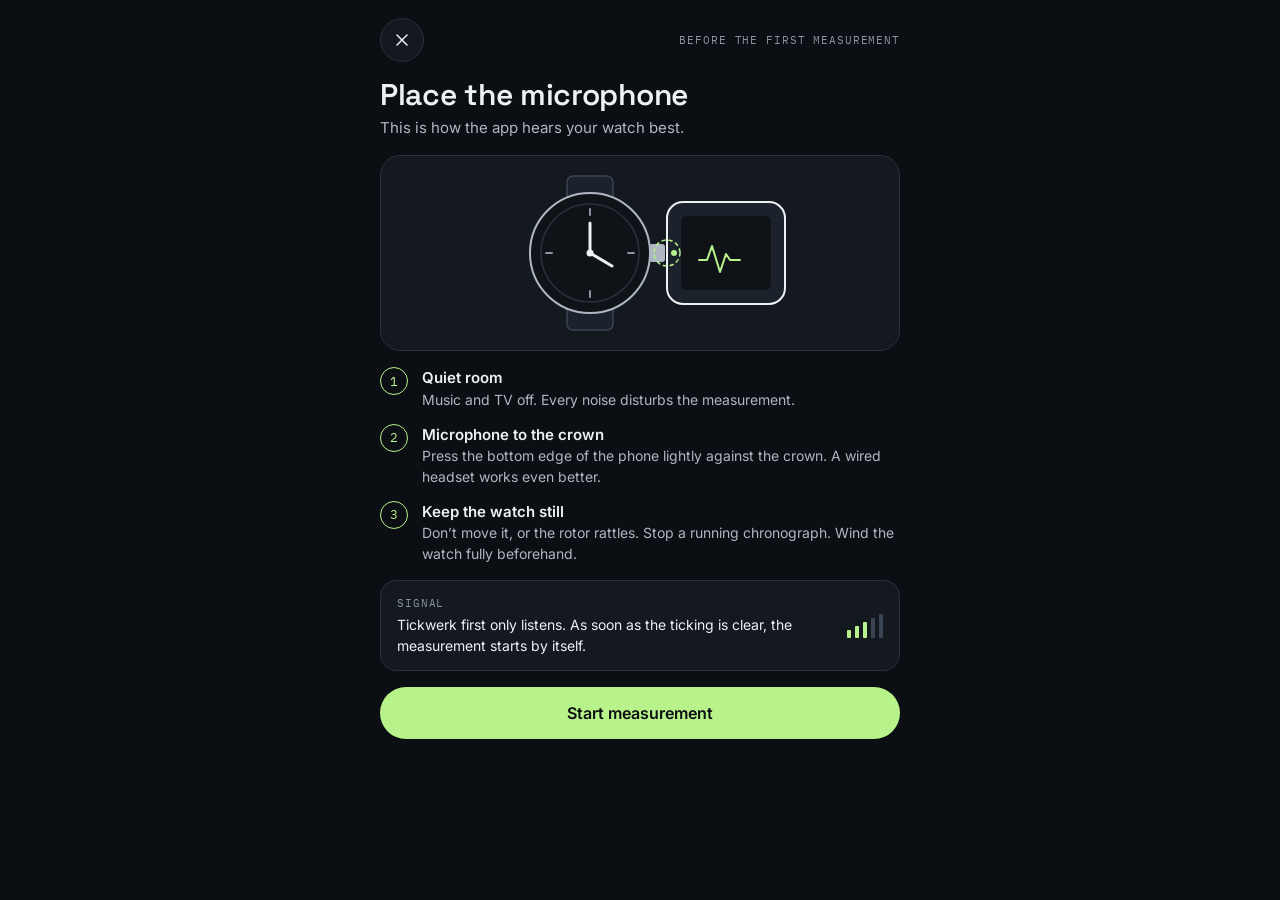
==== index.html @ f4923974 "Add files via upload" ====
<!DOCTYPE html>
<html lang="de-CH">
<head>
<meta charset="utf-8">
<meta http-equiv="Content-Security-Policy" content="default-src 'none'; script-src 'self'; style-src 'self'; img-src 'self'; font-src 'self'; connect-src 'self'; worker-src 'self'; manifest-src 'self'; media-src 'self' blob:; base-uri 'none'; form-action 'none'; object-src 'none'">
<meta name="referrer" content="no-referrer">
<meta name="viewport" content="width=device-width, initial-scale=1, viewport-fit=cover">
<meta name="theme-color" content="#0B0E12">
<meta name="description" content="Tickwerk misst mit dem Handy-Mikrofon, wie genau eine mechanische Uhr geht: Gangabweichung, Abfallfehler, Amplitude.">
<title>Tickwerk</title>
<link rel="manifest" href="manifest.webmanifest">
<link rel="icon" href="icons/favicon-48.png" sizes="48x48">
<link rel="apple-touch-icon" href="icons/apple-touch-icon.png">
<link rel="stylesheet" href="app.css">
</head>
<body>
<main id="app">

  <!-- ======================= MESSEN ======================= -->
  <section class="screen" id="scr-measure" aria-label="Messen">
    <div class="mhead">
      <div class="mhead-txt">
        <span class="eyebrow" id="mState">Bereit</span>
        <span class="mwatch-name" id="mWatchName">Unbekannte Uhr</span>
        <span class="mono-sub" id="mWatchSub">Werk unbekannt</span>
      </div>
      <button type="button" class="round" id="mWatchPick" aria-label="Uhr wechseln" aria-haspopup="dialog">
        <svg viewBox="0 0 24 24" aria-hidden="true"><path d="M6 9l6 6 6-6"/></svg>
      </button>
    </div>
    <div class="chips">
      <label class="chip"><span class="sr">Lage</span>
        <select id="mPos">
          <option value="ZO">Zifferblatt oben</option>
          <option value="ZU">Zifferblatt unten</option>
          <option value="KU">Krone unten</option>
          <option value="KO">Krone oben</option>
          <option value="KL">Krone links</option>
          <option value="KR">Krone rechts</option>
        </select>
      </label>
      <label class="chip"><span class="sr">Messdauer</span>
        <select id="mDur"><option value="20">20 s</option><option value="30">30 s</option><option value="60">60 s</option></select>
      </label>
      <button type="button" class="chip chip-btn" id="mLagen">Lagen-Test<span class="pro-tag">Pro</span></button>
    </div>

    <div class="readout" id="mCountBox">
      <span class="eyebrow">Gangabweichung<button type="button" class="info" data-info="rate" aria-label="Erklärung: Gangabweichung"></button></span>
      <div class="big-row"><span class="big" id="mRate">–</span><span class="big-unit">s/Tag</span></div>
      <div class="count-box"><span class="count-n" id="mCountN"></span><span class="count-t" id="mCountT"></span></div>
      <span class="sigma" id="mSigma"></span>
    </div>
    <div class="scale" aria-hidden="true">
      <div class="scale-track">
        <div class="scale-band"></div>
        <div class="scale-ticks"></div>
        <div class="scale-marker" id="mMarker" hidden><span></span></div>
      </div>
      <div class="scale-labels"><span>−20</span><span>−10</span><span>0</span><span>+10</span><span>+20</span></div>
    </div>
    <p class="verdict-line" id="mVerdict" hidden><span class="dot"></span><span id="mVerdictText"></span></p>
    <p class="status center-status" id="status" data-kind="">«Messen» tippen und die Unterkante des Handys an die Krone halten.</p>
    <div class="actions center" id="mSearch" hidden><button type="button" class="btn-ghost small" id="mForce">Jetzt messen</button></div>
    <div class="notice" id="mQuartz" hidden>
      <p>Das klingt nach einer Quarzuhr: ein Schritt pro Sekunde. Mechanische Uhren ticken 5- bis 10-mal pro Sekunde. Eine Quarzuhr misst Tickwerk nicht als Uhr, aber mit ihr lässt sich die Handy-Uhr eichen.</p>
      <button type="button" class="btn-ghost small" id="mQuartzGo">Handy-Uhr damit eichen</button>
    </div>

    <div class="notice" id="bphWarn" hidden>
      <p id="bphWarnText"></p>
      <button type="button" class="btn-ghost small" id="bphFix"></button>
    </div>

    <div class="mlist">
      <div class="mrow">
        <span class="mlabel">Abfallfehler<span class="pro-tag" id="mBeTag" hidden>Pro</span><button type="button" class="info" data-info="be" aria-label="Erklärung: Abfallfehler"></button></span>
        <span class="mval-wrap"><span class="mono-sub" id="mBeNote"></span><span class="mval" id="mBe">–</span></span>
      </div>
      <div class="mrow">
        <span class="mlabel">Amplitude<span class="pro-tag" id="mAmpTag" hidden>Pro</span><button type="button" class="info" data-info="amp" aria-label="Erklärung: Amplitude"></button></span>
        <span class="mval-wrap"><span class="mono-sub" id="mLift"></span><span class="mval" id="mAmp">–</span></span>
      </div>
      <div class="mrow">
        <span class="mlabel">Schlagzahl<button type="button" class="info" data-info="bph" aria-label="Erklärung: Schlagzahl"></button></span>
        <span class="mval-wrap"><span class="mono-sub" id="mBphNote">erkannt</span><span class="mval" id="mBph">–</span></span>
      </div>
    </div>
    <p class="hint center" id="mFree" hidden></p>

    <div class="card tape-card">
      <div class="row-between">
        <span class="eyebrow">Papierstreifen · Tick und Tack<button type="button" class="info" data-info="tape" aria-label="Erklärung: Papierstreifen"></button></span>
        <span class="signal" id="mSignal" data-level="0">
          <svg viewBox="0 0 16 14" aria-hidden="true"><rect x="0" y="9" width="3" height="5" rx="1"/><rect x="4.3" y="6" width="3" height="8" rx="1"/><rect x="8.6" y="3" width="3" height="11" rx="1"/><rect x="12.9" y="0" width="3" height="14" rx="1"/></svg>
          <span id="mSignalText">kein Signal</span><button type="button" class="info" data-info="signal" aria-label="Erklärung: Signal"></button>
        </span>
      </div>
      <canvas class="plot" id="mTape" height="84" aria-label="Papierstreifen"></canvas>
      <div class="level" aria-hidden="true"><div class="level-fill" id="levelFill"></div></div>
    </div>
    <details class="card details" id="mDetails">
      <summary>Ein Schlag im Detail</summary>
      <canvas class="plot" id="mBeat" height="150" aria-label="Gemittelter Schlag"></canvas>
      <p class="hint" id="mDetailHint">Grün: Tick, blau: Tack. Gestrichelt: Auslösung und Fall.</p>
    </details>

    <button type="button" class="btn-primary btn-big" id="mStart"><span class="prog" id="mProg"></span><span class="btn-label" id="mStartLabel">Messen</span></button>
    <div class="actions center">
      <button type="button" class="btn-ghost small" id="shareBtn" hidden>Aufnahme teilen (WAV)<span class="pro-tag">Pro</span></button>
      <button type="button" class="btn-link" id="mGuide">So legst du das Handy an</button>
    </div>
  </section>

  <!-- ======================= MEINE UHREN ======================= -->
  <section class="screen" id="scr-watches" aria-label="Meine Uhren" hidden>
    <div class="phead">
      <div class="title-block">
        <h1>Meine Uhren</h1>
        <span class="mono-sub" id="wCount">0 Uhren</span>
      </div>
      <button type="button" class="round accent" id="wAdd" aria-label="Uhr hinzufügen">
        <svg viewBox="0 0 24 24" aria-hidden="true"><path d="M12 5v14"/><path d="M5 12h14"/></svg>
      </button>
    </div>
    <div class="cards" id="watchCards"></div>
    <div class="empty" id="watchEmpty" hidden>
      <p>Noch keine Uhr gespeichert. Mit einer eigenen Uhr stimmen Hebewinkel und Schlagzahl, und du siehst den Verlauf.</p>
      <button type="button" class="btn-primary" id="wAddFirst">Uhr hinzufügen</button>
    </div>
  </section>

  <!-- ======================= UHR MIT VERLAUF ======================= -->
  <section class="screen" id="scr-watch" aria-label="Uhr mit Verlauf" hidden>
    <div class="bar">
      <button type="button" class="back" data-back><svg viewBox="0 0 24 24" aria-hidden="true"><path d="M15 6l-6 6 6 6"/></svg><span>Meine Uhren</span></button>
      <button type="button" class="round" id="dShare" aria-label="Messprotokoll als PDF teilen">
        <svg viewBox="0 0 24 24" aria-hidden="true"><path d="M12 3v12"/><path d="M8 7l4-4 4 4"/><path d="M5 13v6a2 2 0 0 0 2 2h10a2 2 0 0 0 2-2v-6"/></svg>
      </button>
    </div>
    <div class="title-block">
      <h1 class="h1-sm" id="dName"></h1>
      <span class="mono-sub" id="dCal"></span>
      <button type="button" class="btn-link left" id="dDetective" hidden>Werk bestimmen mit dem Werk-Detektiv</button>
    </div>
    <div class="tiles3">
      <div class="tile"><span class="eyebrow">Schlagzahl<button type="button" class="info" data-info="bph" aria-label="Erklärung: Schlagzahl"></button></span><span class="tile-v" id="dBph">–</span></div>
      <div class="tile"><span class="eyebrow">Hebewinkel<button type="button" class="info" data-info="lift" aria-label="Erklärung: Hebewinkel"></button></span><span class="tile-v" id="dLift">–</span></div>
      <div class="tile"><span class="eyebrow">Messungen</span><span class="tile-v" id="dCount">0</span></div>
    </div>
    <div class="card">
      <div class="row-between"><span class="card-title">Gangabweichung<button type="button" class="info" data-info="rate" aria-label="Erklärung: Gangabweichung"></button></span><span class="mono-sub" id="dRange"></span></div>
      <div class="bars" id="dBars"></div>
      <div class="bar-labels" id="dBarLabels" aria-hidden="true"></div>
    </div>
    <div class="insight" id="dInsight" hidden></div>
    <div class="card dtime" id="dTimeCard">
      <div class="row-between"><span class="card-title">Gang im Alltag<button type="button" class="info" data-info="daily" aria-label="Erklärung: Gang im Alltag"></button></span><span class="mono-sub" id="dtSub"></span></div>
      <div class="big-row dt-rate" id="dtRateRow" hidden><span class="big big-md" id="dtRate">–</span><span class="big-unit">s/Tag</span></div>
      <span class="sigma" id="dtSigma"></span>
      <p class="hint" id="dtText"></p>
      <ul class="rows lrows" id="dtRows"></ul>
      <div class="actions">
        <button type="button" class="btn-ghost small" id="dtNow">Mit der Atomzeit vergleichen</button>
        <button type="button" class="btn-link" id="dtReset" hidden>Neue Reihe beginnen</button>
      </div>
    </div>
    <div class="card dlagen" id="dLagenCard" hidden>
      <div class="row-between"><span class="card-title">Letzter Lagen-Test</span><span class="mono-sub" id="dlDate"></span></div>
      <dl class="metrics">
        <div class="metric"><dt>Mittel</dt><dd id="dlMean">–</dd><small>s/Tag</small></div>
        <div class="metric"><dt>Lagendifferenz<button type="button" class="info" data-info="spread" aria-label="Erklärung: Lagendifferenz"></button></dt><dd id="dlSpread">–</dd><small>s/Tag</small></div>
        <div class="metric"><dt>Abfallfehler<button type="button" class="info" data-info="be" aria-label="Erklärung: Abfallfehler"></button></dt><dd id="dlBe">–</dd><small>ms, Mittel</small></div>
        <div class="metric"><dt>Amplitude<button type="button" class="info" data-info="amp" aria-label="Erklärung: Amplitude"></button></dt><dd id="dlAmp">–</dd><small>waagrecht / senkrecht</small></div>
      </dl>
      <ul class="rows lrows" id="dlRows"></ul>
      <p class="hint" id="dlNote" hidden></p>
      <div class="actions">
        <button type="button" class="btn-ghost small" id="dlPdf">Protokoll dieses Tests (PDF)</button>
        <button type="button" class="btn-ghost small" id="dlOpen" hidden>Fortsetzen</button>
      </div>
      <span class="pdfbar" id="dlPdfBar" hidden></span>
    </div>
    <div class="section">
      <span class="eyebrow">Letzte Messungen</span>
      <ul class="rows" id="dList"></ul>
      <p class="hint" id="dMore" hidden></p>
    </div>
    <span class="pdfbar" id="dPdfBar" hidden></span>
    <div class="actions">
      <button type="button" class="btn-ghost small" id="dPdf">Messprotokoll (PDF)<span class="pro-tag">Pro</span></button>
      <button type="button" class="btn-ghost small" id="dMeasure">Jetzt messen</button>
      <button type="button" class="btn-ghost small" id="dEdit">Bearbeiten</button>
    </div>
    <button type="button" class="btn-primary btn-big" id="dLagen">Lagen-Test starten</button>
  </section>

  <!-- ======================= UHR HINZUFÜGEN / BEARBEITEN ======================= -->
  <section class="screen" id="scr-edit" aria-label="Uhr bearbeiten" hidden>
    <div class="bar">
      <button type="button" class="back" data-back><svg viewBox="0 0 24 24" aria-hidden="true"><path d="M15 6l-6 6 6 6"/></svg><span>Zurück</span></button>
    </div>
    <h1 id="watchFormTitle">Uhr hinzufügen</h1>
    <form class="form" id="watchForm" autocomplete="off">
      <div class="field find">
        <label for="wFind">Modell oder Werk suchen</label>
        <input type="search" id="wFind" placeholder="z. B. Submariner, PRX, Speedmaster, 2824" enterkeyhint="search"
               role="combobox" aria-autocomplete="list" aria-expanded="false" aria-controls="wFindList" spellcheck="false">
        <ul class="suggest" id="wFindList" role="listbox" aria-label="Vorschläge" hidden></ul>
        <p class="hint" id="wFindNote"></p>
      </div>
      <div class="field">
        <label for="wName">Name</label>
        <input type="text" id="wName" placeholder="z. B. Omega Seamaster" required maxlength="60">
      </div>
      <div class="field find">
        <label for="wCalFind">Kaliber (Werk)</label>
        <div class="combo">
          <input type="search" id="wCalFind" placeholder="Werk suchen, z. B. 2824, NH35, L888" enterkeyhint="search"
                 role="combobox" aria-autocomplete="list" aria-expanded="false" aria-controls="wCalList" spellcheck="false" autocomplete="off">
          <button type="button" class="combo-x" id="wCalClear" aria-label="Werk entfernen" hidden><svg viewBox="0 0 24 24" aria-hidden="true"><path d="M7 7l10 10"/><path d="M17 7L7 17"/></svg></button>
        </div>
        <input type="hidden" id="wCal" value="">
        <ul class="suggest" id="wCalList" role="listbox" aria-label="Werke" hidden></ul>
        <p class="hint" id="wCalNote"></p>
        <button type="button" class="btn-link left" id="wDetective">Werk unbekannt? Werk-Detektiv</button>
      </div>
      <div class="row2">
        <div class="field">
          <label for="wLift">Hebewinkel</label>
          <div class="inline"><input type="number" id="wLift" value="52" min="30" max="70" step="0.5" inputmode="decimal"><span class="unit">Grad</span></div>
        </div>
        <div class="field">
          <label for="wBph">Schlagzahl (erwartet)</label>
          <select id="wBph">
            <option value="">unbekannt</option>
            <option value="12000">12’000</option><option value="14400">14’400</option><option value="17280">17’280</option><option value="18000">18’000</option>
            <option value="19800">19’800</option><option value="21600">21’600</option><option value="25200">25’200</option><option value="28800">28’800</option>
            <option value="36000">36’000</option><option value="43200">43’200</option>
          </select>
        </div>
      </div>
      <p class="hint">Der Hebewinkel wirkt nur auf die Amplitude. Unbekannt: 52 Grad lassen. Die Schlagzahl erkennt Tickwerk selbst und meldet sich, wenn sie nicht zur Angabe passt.</p>
      <button type="submit" class="btn-primary btn-big" id="wSave">Speichern</button>
      <button type="button" class="btn-ghost btn-big danger" id="wDelete" hidden>Uhr löschen</button>
    </form>
  </section>

  <!-- ======================= LAGEN-TEST ======================= -->
  <section class="screen" id="scr-lagen" aria-label="Lagen-Test" hidden>
    <div class="bar">
      <button type="button" class="back" id="lBack"><svg viewBox="0 0 24 24" aria-hidden="true"><path d="M15 6l-6 6 6 6"/></svg><span id="lBackLabel">Zurück</span></button>
      <span class="mono-sub" id="lStep"></span>
    </div>
    <div class="title-block">
      <h1>Lagen-Test</h1>
      <p class="lead" id="lLead"></p>
    </div>
    <div class="seg" role="radiogroup" aria-label="Anzahl Lagen" id="lSet">
      <button type="button" role="radio" data-set="4">4 Lagen</button>
      <button type="button" role="radio" data-set="6">6 Lagen</button>
    </div>
    <div class="progress" id="lProgress" aria-hidden="true"></div>
    <div class="card lresult" id="lResult" hidden>
      <span class="eyebrow">Ergebnis · Mittel der Lagen</span>
      <div class="big-row"><span class="big big-md" id="lgMean">–</span><span class="big-unit">s/Tag</span></div>
      <dl class="metrics">
        <div class="metric"><dt>Lagendifferenz<button type="button" class="info" data-info="spread" aria-label="Erklärung: Lagendifferenz"></button></dt><dd id="lgSpread">–</dd><small>s/Tag</small></div>
        <div class="metric"><dt>Senkrecht − waagrecht<button type="button" class="info" data-info="hv" aria-label="Erklärung: Senkrecht gegenüber waagrecht"></button></dt><dd id="lgHV">–</dd><small>s/Tag</small></div>
        <div class="metric"><dt>Abfallfehler<button type="button" class="info" data-info="be" aria-label="Erklärung: Abfallfehler"></button></dt><dd id="lgBe">–</dd><small>ms, Mittel</small></div>
        <div class="metric"><dt>Amplitude<button type="button" class="info" data-info="amp" aria-label="Erklärung: Amplitude"></button></dt><dd id="lgAmp">–</dd><small id="lgAmpNote">waagrecht / senkrecht</small></div>
      </dl>
      <canvas class="plot" id="lagenChart" height="190" aria-label="Gang je Lage"></canvas>
      <p class="verdict" id="lgVerdict"></p>
      <button type="button" class="btn-primary" id="lgPdf">Protokoll dieses Tests (PDF)</button>
      <span class="pdfbar" id="lgPdfBar" hidden></span>
    </div>
    <div class="tiles2" id="lTiles"></div>
    <div class="card diff-card" id="lDiffCard">
      <div class="diff-txt"><span class="card-title">Grösste Lagendifferenz bisher</span><span class="mono-sub" id="lDiffSub">noch zu wenige Lagen</span></div>
      <span class="diff-v" id="lDiff">–</span>
    </div>
    <p class="status" id="lStatus" data-kind=""></p>
    <button type="button" class="btn-primary btn-big" id="lNext"><span class="btn-label" id="lNextLabel">Messen</span></button>
    <button type="button" class="btn-ghost btn-big" id="lCancel">Abbrechen</button>
  </section>

  <!-- ======================= LAGEN-TEST: EINE LAGE MESSEN ======================= -->
  <section class="screen" id="scr-lpos" aria-label="Lage messen" hidden>
    <div class="bar">
      <button type="button" class="back" data-back><svg viewBox="0 0 24 24" aria-hidden="true"><path d="M15 6l-6 6 6 6"/></svg><span>Alle Lagen</span></button>
      <span class="mono-sub" id="pStep"></span>
    </div>
    <div class="card lp-guide" id="pCountBox">
      <svg class="pos-icon lp-icon" id="pIcon" viewBox="0 0 110 110" role="img" aria-label=""></svg>
      <div class="lp-count"><span class="count-n" id="pCountN"></span><span class="count-t" id="pCountT"></span></div>
      <div class="lp-guide-txt">
        <span class="eyebrow">So liegt die Uhr</span>
        <span class="now-name" id="pName"></span>
        <span class="now-hint" id="pHint"></span>
      </div>
    </div>
    <div class="card lp-live">
      <div class="row-between">
        <span class="eyebrow" id="pState">Bereit</span>
        <span class="signal" id="pSignal" data-level="0">
          <svg viewBox="0 0 16 14" aria-hidden="true"><rect x="0" y="9" width="3" height="5" rx="1"/><rect x="4.3" y="6" width="3" height="8" rx="1"/><rect x="8.6" y="3" width="3" height="11" rx="1"/><rect x="12.9" y="0" width="3" height="14" rx="1"/></svg>
          <span id="pSignalText">kein Signal</span><button type="button" class="info" data-info="signal" aria-label="Erklärung: Signal"></button>
        </span>
      </div>
      <div class="big-row lp-rate"><span class="big big-md" id="pRate">–</span><span class="big-unit">s/Tag</span></div>
      <span class="sigma center" id="pSub"></span>
      <dl class="metrics" id="pMetrics" hidden>
        <div class="metric"><dt>Amplitude<button type="button" class="info" data-info="amp" aria-label="Erklärung: Amplitude"></button></dt><dd id="pAmp">–</dd><small id="pAmpNote"></small></div>
        <div class="metric"><dt>Abfallfehler<button type="button" class="info" data-info="be" aria-label="Erklärung: Abfallfehler"></button></dt><dd id="pBe">–</dd><small>ms</small></div>
      </dl>
      <canvas class="plot" id="pTape" height="84" aria-label="Papierstreifen"></canvas>
      <div class="level" aria-hidden="true"><div class="level-fill" id="pLevel"></div></div>
    </div>
    <p class="status" id="pStatus" data-kind=""></p>
    <div class="actions center" id="pSearch" hidden><button type="button" class="btn-ghost small" id="pForce">Jetzt messen</button></div>
    <button type="button" class="btn-primary btn-big" id="pStart"><span class="prog" id="pProg"></span><span class="btn-label" id="pStartLabel">Messen</span></button>
    <button type="button" class="btn-ghost btn-big" id="pAlt" hidden>Zur Auswahl</button>
  </section>

  <!-- ======================= WERK-DETEKTIV ======================= -->
  <section class="screen" id="scr-detektiv" aria-label="Werk-Detektiv" hidden>
    <div class="bar">
      <button type="button" class="back" data-back><svg viewBox="0 0 24 24" aria-hidden="true"><path d="M15 6l-6 6 6 6"/></svg><span id="xBackLabel">Zurück</span></button>
    </div>
    <div class="title-block">
      <h1>Werk-Detektiv</h1>
      <p class="lead">Welches Werk steckt in der Uhr? Die Schlagzahl und ein paar Fragen, die du an der Uhr selbst prüfen kannst, grenzen es ein.</p>
    </div>
    <div class="card qcard">
      <span class="field-t">Schlagzahl</span>
      <select id="xBph" aria-label="Schlagzahl">
        <option value="">unbekannt</option>
        <option value="18000">18’000 A/h</option><option value="19800">19’800 A/h</option><option value="21600">21’600 A/h</option>
        <option value="25200">25’200 A/h</option><option value="28800">28’800 A/h</option><option value="36000">36’000 A/h</option>
      </select>
      <p class="hint" id="xBphNote">Am sichersten: die Uhr zuerst einmal messen. Tickwerk erkennt die Schlagzahl dabei selbst.</p>
    </div>
    <div class="card qcard" data-q="auto">
      <span class="field-t">Zieht sich die Uhr beim Tragen selbst auf?</span>
      <span class="hint">Automatik: Durch einen Glasboden sieht man den Rotor, oder «Automatic» steht auf dem Zifferblatt.</span>
      <div class="seg seg3" role="radiogroup"><button type="button" role="radio" data-v="ja">Ja</button><button type="button" role="radio" data-v="nein">Nein</button><button type="button" role="radio" data-v="">Weiss nicht</button></div>
    </div>
    <div class="card qcard" data-q="hand">
      <span class="field-t">Lässt sie sich an der Krone aufziehen?</span>
      <span class="hint">Krone in der ersten Stellung vorwärts drehen: Man spürt ein leichtes Ratschen und die Feder spannt sich.</span>
      <div class="seg seg3" role="radiogroup"><button type="button" role="radio" data-v="ja">Ja</button><button type="button" role="radio" data-v="nein">Nein</button><button type="button" role="radio" data-v="">Weiss nicht</button></div>
    </div>
    <div class="card qcard" data-q="stopp">
      <span class="field-t">Bleibt der Sekundenzeiger stehen, wenn du die Krone ganz herausziehst?</span>
      <span class="hint">Sekundenstopp. Danach die Krone wieder hineindrücken.</span>
      <div class="seg seg3" role="radiogroup"><button type="button" role="radio" data-v="ja">Ja</button><button type="button" role="radio" data-v="nein">Nein</button><button type="button" role="radio" data-v="">Weiss nicht</button></div>
    </div>
    <div class="card qcard" data-q="datum">
      <span class="field-t">Was zeigt die Uhr ausser der Zeit?</span>
      <div class="seg seg4" role="radiogroup"><button type="button" role="radio" data-v="kein">Nichts</button><button type="button" role="radio" data-v="datum">Datum</button><button type="button" role="radio" data-v="tag">Datum, Tag</button><button type="button" role="radio" data-v="">?</button></div>
    </div>
    <div class="card qcard" data-q="chrono">
      <span class="field-t">Ist es ein Chronograph (Stoppuhr mit Drückern neben der Krone)?</span>
      <div class="seg seg3" role="radiogroup"><button type="button" role="radio" data-v="ja">Ja</button><button type="button" role="radio" data-v="nein">Nein</button><button type="button" role="radio" data-v="">Weiss nicht</button></div>
    </div>
    <div class="section">
      <span class="eyebrow" id="xHead">Passende Werke</span>
      <ul class="rows xrows" id="xList"></ul>
      <p class="hint" id="xNote"></p>
    </div>
  </section>

  <!-- ======================= ZEITVERGLEICH (Gang im Alltag) ======================= -->
  <section class="screen" id="scr-zeit" aria-label="Zeitvergleich" hidden>
    <div class="bar">
      <button type="button" class="back" data-back><svg viewBox="0 0 24 24" aria-hidden="true"><path d="M15 6l-6 6 6 6"/></svg><span id="zBackLabel">Zurück</span></button>
      <span class="mono-sub">Zeitvergleich</span>
    </div>
    <div class="title-block">
      <h1 class="h1-sm" id="zTitle">Mit der Atomzeit vergleichen</h1>
      <p class="lead" id="zLead">Die Uhrzeit des Handys kommt aus dem Netz und ist auf Sekundenbruchteile genau.</p>
    </div>
    <div class="card zclock">
      <span class="eyebrow">Zeit des Handys</span>
      <span class="zclock-t" id="zClock">--:--:--</span>
    </div>
    <div id="zStep1">
      <p class="lead center">Schau auf den Sekundenzeiger deiner Uhr. Tippe genau dann, wenn er auf der 12 steht.</p>
      <button type="button" class="btn-primary ztap" id="zTap">Jetzt<small>Sekundenzeiger auf 12</small></button>
    </div>
    <div id="zStep2" hidden>
      <div class="card">
        <span class="eyebrow">Deine Uhr zeigte</span>
        <div class="zpick">
          <button type="button" class="round" id="zMinus" aria-label="Eine Minute früher"><svg viewBox="0 0 24 24" aria-hidden="true"><path d="M6 12h12"/></svg></button>
          <span class="zclock-t" id="zWatch">--:--</span>
          <button type="button" class="round" id="zPlus" aria-label="Eine Minute später"><svg viewBox="0 0 24 24" aria-hidden="true"><path d="M12 6v12"/><path d="M6 12h12"/></svg></button>
        </div>
        <p class="hint center" id="zHint">Stimmt die Minute nicht, mit − und + anpassen.</p>
        <span class="eyebrow">Abweichung</span>
        <div class="big-row center"><span class="big big-md" id="zOff">–</span><span class="big-unit">s</span></div>
        <p class="hint center" id="zOffText"></p>
      </div>
      <button type="button" class="btn-primary btn-big" id="zSave">Speichern</button>
      <button type="button" class="btn-ghost btn-big" id="zAgain">Nochmals tippen</button>
    </div>
  </section>

  <!-- ======================= MIKROFON ANLEGEN ======================= -->
  <section class="screen" id="scr-guide" aria-label="Mikrofon anlegen" hidden>
    <div class="bar">
      <button type="button" class="round" data-back aria-label="Schliessen"><svg viewBox="0 0 24 24" aria-hidden="true"><path d="M6 6l12 12"/><path d="M18 6L6 18"/></svg></button>
      <span class="eyebrow">Vor der ersten Messung</span>
    </div>
    <div class="title-block">
      <h1>Mikrofon anlegen</h1>
      <p class="lead">So hört die App das Ticken deiner Uhr am besten.</p>
    </div>
    <figure class="guide-fig">
      <svg viewBox="0 0 310 170" role="img" aria-label="Die Unterkante des Handys mit dem Mikrofon berührt die Krone der Uhr">
        <rect x="82" y="8" width="46" height="26" rx="6" class="g-strap"/>
        <rect x="82" y="136" width="46" height="26" rx="6" class="g-strap"/>
        <circle cx="105" cy="85" r="60" class="g-case"/>
        <circle cx="105" cy="85" r="49" class="g-ring"/>
        <path d="M105 41v6M105 123v6M61 85h6M143 85h6" class="g-idx"/>
        <path d="M105 85L105 55" class="g-hand"/>
        <path d="M105 85L127 98" class="g-hand"/>
        <circle cx="105" cy="85" r="3.5" class="g-pin"/>
        <rect x="164" y="76" width="16" height="18" rx="3" class="g-crown"/>
        <rect x="182" y="34" width="118" height="102" rx="16" class="g-phone"/>
        <rect x="196" y="48" width="90" height="74" rx="6" class="g-screen"/>
        <circle cx="189" cy="85" r="3" class="g-mic"/>
        <circle cx="182" cy="85" r="13" class="g-wave"/>
        <path d="M214 92h8l5-14 8 26 6-18 4 6h10" class="g-pulse"/>
      </svg>
    </figure>
    <ol class="steps">
      <li><span class="num">1</span><div><span class="step-t">Ruhiger Raum</span><span class="step-s">Musik und Fernseher aus. Jedes Geräusch stört die Messung.</span></div></li>
      <li><span class="num">2</span><div><span class="step-t">Mikrofon an die Krone</span><span class="step-s">Die Unterkante des Handys leicht an die Krone drücken. Mit einem Kabel-Headset klappt es noch besser.</span></div></li>
      <li><span class="num">3</span><div><span class="step-t">Uhr ruhig liegen lassen</span><span class="step-s">Nicht bewegen, sonst klappert der Rotor. Einen laufenden Chronographen stoppen. Die Uhr vorher voll aufziehen.</span></div></li>
    </ol>
    <div class="card signal-card">
      <div class="signal-txt"><span class="eyebrow">Signal</span><span>Tickwerk hört zuerst nur zu. Sobald das Ticken klar ist, startet die Messung von selbst.</span></div>
      <svg viewBox="0 0 36 24" aria-hidden="true" class="bars-icon"><rect x="0" y="16" width="4" height="8" rx="1"/><rect x="8" y="12" width="4" height="12" rx="1"/><rect x="16" y="8" width="4" height="16" rx="1"/><rect x="24" y="4" width="4" height="20" rx="1" class="off"/><rect x="32" y="0" width="4" height="24" rx="1" class="off"/></svg>
    </div>
    <button type="button" class="btn-primary btn-big" id="gStart">Messung starten</button>
  </section>

  <!-- ======================= MEHR ======================= -->
  <section class="screen" id="scr-more" aria-label="Mehr" hidden>
    <div class="title-block"><h1>Mehr</h1><span class="mono-sub" id="moreVersion"></span></div>
    <ul class="menu">
      <li><button type="button" data-go="pro"><span class="menu-t">Tickwerk Pro</span><span class="menu-s" id="moreProState"></span></button></li>
      <li><button type="button" data-go="guide"><span class="menu-t">Mikrofon anlegen</span><span class="menu-s">So misst du richtig</span></button></li>
      <li><button type="button" data-go="history"><span class="menu-t">Alle Messungen</span><span class="menu-s" id="moreHistory"></span></button></li>
      <li><button type="button" data-go="settings"><span class="menu-t">Einstellungen</span><span class="menu-s">Handy-Uhr, Quarzuhr, Datei auswerten, Daten sichern</span></button></li>
      <li><a href="datenschutz.html"><span class="menu-t">Datenschutz</span><span class="menu-s">Was mit deinen Daten passiert</span></a></li>
    </ul>
    <div class="actions">
      <button type="button" class="btn-ghost small" id="installBtn" hidden>App installieren</button>
      <button type="button" class="btn-ghost small" id="updateBtn" hidden>Neue Version: neu laden</button>
    </div>
    <p class="hint" id="versionInfo"></p>
    <p class="hint">Tickwerk misst mit dem Smartphone-Mikrofon. Die Werte sind eine Selbstmessung, keine amtliche Prüfung. Schriften: Inter, Space Grotesk, IBM Plex Mono (SIL Open Font License).</p>
  </section>

  <!-- ======================= TICKWERK PRO ======================= -->
  <section class="screen" id="scr-pro" aria-label="Tickwerk Pro" hidden>
    <div class="bar"><button type="button" class="back" data-back><svg viewBox="0 0 24 24" aria-hidden="true"><path d="M15 6l-6 6 6 6"/></svg><span>Mehr</span></button></div>
    <div class="title-block"><h1>Tickwerk Pro</h1><p class="lead" id="proLead">Einmal kaufen, für immer behalten. Kein Abo.</p></div>
    <ul class="checks">
      <li>Abfallfehler und Amplitude bei jeder Messung</li>
      <li>Lagen-Test: bis zu sechs Lagen wie beim Uhrmacher</li>
      <li>Messprotokoll als PDF zum Drucken und Teilen</li>
      <li>Ganzer Verlauf und beliebig viele Uhren</li>
      <li>Aufnahmen als WAV teilen</li>
    </ul>
    <p class="hint" id="proFree"></p>
    <div class="card pro-card" id="proState"></div>
    <button type="button" class="btn-primary btn-big" id="proBuy">Pro kaufen</button>
    <button type="button" class="btn-ghost btn-big" id="proRestore">Käufe wiederherstellen</button>
    <div class="card test-card" id="proTest" hidden>
      <label class="switch"><input type="checkbox" id="proTestToggle"><span>Testversion: Pro freigeschaltet</span></label>
      <p class="hint">Nur in der Testversion. Ausschalten, um die Gratis-Version zu prüfen (3 Messungen pro Woche mit allen Werten).</p>
      <button type="button" class="btn-ghost small" id="proTestReset">Gratis-Messungen dieser Woche zurücksetzen</button>
    </div>
    <p class="hint">Der Kauf läuft über Google Play. Tickwerk erfährt dabei weder deinen Namen noch deine Zahlungsdaten.</p>
  </section>

  <!-- ======================= ALLE MESSUNGEN ======================= -->
  <section class="screen" id="scr-history" aria-label="Alle Messungen" hidden>
    <div class="bar"><button type="button" class="back" data-back><svg viewBox="0 0 24 24" aria-hidden="true"><path d="M15 6l-6 6 6 6"/></svg><span>Mehr</span></button></div>
    <div class="title-block">
      <h1>Alle Messungen</h1>
      <select id="historyFilter" class="select-sm" aria-label="Uhr auswählen"></select>
    </div>
    <canvas class="plot" id="historyChart" height="150" aria-label="Gang über die Zeit"></canvas>
    <ul class="rows" id="historyList"></ul>
    <p class="hint" id="historyEmpty">Noch keine Messungen.</p>
    <p class="hint" id="historyPro" hidden></p>
  </section>

  <!-- ======================= EINSTELLUNGEN ======================= -->
  <section class="screen" id="scr-settings" aria-label="Einstellungen" hidden>
    <div class="bar"><button type="button" class="back" data-back><svg viewBox="0 0 24 24" aria-hidden="true"><path d="M15 6l-6 6 6 6"/></svg><span>Mehr</span></button></div>
    <h1>Einstellungen</h1>
    <div class="card">
      <div class="field">
        <label for="langSel">Sprache · Language</label>
        <select id="langSel">
          <option value="auto">Automatisch (Sprache des Handys)</option>
          <option value="de">Deutsch</option>
          <option value="en">English</option>
        </select>
      </div>
    </div>
    <div class="card">
      <label class="switch"><input type="checkbox" id="autoStart"><span>Messung automatisch starten</span></label>
      <p class="hint">Tickwerk hört nach «Messen» zuerst nur zu. Sobald das Ticken ein paar Sekunden lang klar ist, beginnt die Messung von selbst. So kannst du das Handy in Ruhe an die richtige Stelle halten.</p>
    </div>
    <div class="card">
      <span class="card-title">Handy-Uhr eichen</span>
      <p class="hint">Die Uhr im Handy geht selbst nicht ganz genau. Eine Quarzuhr mit tickendem Sekundenzeiger zeigt, wie viel: die Unterkante des Handys 2½ Minuten lang an die Quarzuhr halten, in einem ruhigen Raum.</p>
      <div class="field">
        <label for="quartzRate">Gang der Quarzuhr</label>
        <div class="inline"><input type="number" id="quartzRate" value="0" step="0.01" min="-10" max="10" inputmode="decimal"><span class="unit">s/Tag</span></div>
        <p class="hint">Unbekannt: 0 lassen, dann ist die Eichung auf etwa ±0,5 s/Tag genau. Genauer: die Quarzuhr heute mit time.is vergleichen und nach 1 bis 2 Wochen nochmals. Die Abweichung geteilt durch die Tage hier eintragen (geht sie vor: plus).</p>
      </div>
      <div class="actions">
        <button type="button" class="btn-ghost small" id="quartzRec">Quarzuhr messen (2½ Minuten)</button>
        <label class="btn-ghost small file-btn">Aufnahme wählen<input type="file" id="quartzFile" accept="audio/*,.wav"></label>
      </div>
      <p class="hint" id="quartzOut"></p>
      <div class="field">
        <label for="ppm">Korrektur Handy-Uhr</label>
        <div class="inline"><input type="number" id="ppm" value="0" step="0.1" inputmode="decimal"><span class="unit">ppm</span></div>
        <p class="hint">Wird mit der Quarzuhr bestimmt; 1 ppm sind 0,086 s/Tag. Von Hand nur ändern, wenn du den Wert kennst.</p>
      </div>
    </div>
    <div class="card">
      <div class="field">
        <span class="field-t">Aufnahme aus einer Datei auswerten</span>
        <p class="hint">Gezählt wird sie für die Uhr und die Lage, die unter «Messen» gewählt sind. WAV ist am genauesten.</p>
        <div class="actions"><label class="btn-ghost small file-btn">Datei wählen<input type="file" id="fileIn" accept="audio/*,.wav,.m4a,.mp3"></label></div>
      </div>
    </div>
    <div class="card">
      <span class="card-title">Daten sichern</span>
      <p class="hint">Deine Uhren und Messungen bleiben nur auf diesem Handy. Eine Sicherung kannst du auf ein neues Handy übertragen.</p>
      <div class="actions">
        <button type="button" class="btn-ghost small" id="exportBtn">Sicherung speichern</button>
        <label class="btn-ghost small file-btn">Sicherung laden<input type="file" id="importIn" accept=".json,application/json"></label>
      </div>
      <p class="hint" id="backupOut"></p>
      <button type="button" class="btn-ghost small danger" id="wipeBtn">Alle Daten löschen</button>
    </div>
  </section>

  <!-- ======================= Auswahl der Uhr ======================= -->
  <div class="sheet" id="watchSheet" hidden>
    <div class="sheet-panel" role="dialog" aria-modal="true" aria-labelledby="wsTitle">
      <div class="row-between">
        <h2 id="wsTitle">Uhr wählen</h2>
        <button type="button" class="round" id="wsClose" aria-label="Schliessen"><svg viewBox="0 0 24 24" aria-hidden="true"><path d="M6 6l12 12"/><path d="M18 6L6 18"/></svg></button>
      </div>
      <ul class="pick-list" id="wsList"></ul>
      <button type="button" class="btn-ghost" id="wsAdd">+ Uhr hinzufügen</button>
    </div>
  </div>

  <!-- ======================= Hinweis Pro ======================= -->
  <div class="sheet" id="proSheet" hidden>
    <div class="sheet-panel" role="dialog" aria-modal="true" aria-labelledby="psTitle">
      <h2 id="psTitle">Tickwerk Pro</h2>
      <p id="psText"></p>
      <div class="actions">
        <button type="button" class="btn-primary" id="psMore">Pro ansehen</button>
        <button type="button" class="btn-ghost" id="psClose">Später</button>
      </div>
    </div>
  </div>

  <div class="sheet" id="infoSheet" hidden>
    <div class="sheet-panel" role="dialog" aria-modal="true" aria-labelledby="isTitle">
      <span class="eyebrow">Erklärung</span>
      <h2 id="isTitle"></h2>
      <p id="isText"></p>
      <ul class="ranges" id="isRanges"></ul>
      <p class="hint" id="isNote"></p>
      <div class="actions"><button type="button" class="btn-ghost" id="isClose">Schliessen</button></div>
    </div>
  </div>

  <div class="toast" id="toast" role="status" aria-live="polite" hidden></div>
</main>

<nav class="tabbar" aria-label="Hauptnavigation">
  <button type="button" data-tab="measure" aria-current="page">
    <svg viewBox="0 0 24 24" aria-hidden="true"><path d="M3 12h3l2-6 4 12 3-9 2 3h4"/></svg>
    <span>Messen</span>
  </button>
  <button type="button" data-tab="watches">
    <svg viewBox="0 0 24 24" aria-hidden="true"><circle cx="12" cy="12" r="6"/><path d="M9 6.5l1-3.5h4l1 3.5"/><path d="M9 17.5l1 3.5h4l1-3.5"/><path d="M12 9.5V12l1.5 1.5"/></svg>
    <span>Meine Uhren</span>
  </button>
  <button type="button" data-tab="more">
    <svg viewBox="0 0 24 24" aria-hidden="true" class="fill"><circle cx="6" cy="12" r="1.6"/><circle cx="12" cy="12" r="1.6"/><circle cx="18" cy="12" r="1.6"/></svg>
    <span>Mehr</span>
  </button>
</nav>

<script src="config.js"></script>
<script src="kaliber.js"></script>
<script src="logo.js"></script>
<script src="en.js"></script>
<script src="report.js"></script>
<script src="app.js"></script>
</body>
</html>
---- app.css ----
/* Tickwerk – Web-App 0.4. Dunkel wie das Display einer Zeitwaage, Akzent wie Leuchtmasse. */
@font-face { font-family: 'Inter'; font-weight: 400; font-display: swap; src: url(fonts/inter-latin-400-normal.woff2) format('woff2'); }
@font-face { font-family: 'Inter'; font-weight: 500; font-display: swap; src: url(fonts/inter-latin-500-normal.woff2) format('woff2'); }
@font-face { font-family: 'Inter'; font-weight: 600; font-display: swap; src: url(fonts/inter-latin-600-normal.woff2) format('woff2'); }
@font-face { font-family: 'Space Grotesk'; font-weight: 500; font-display: swap; src: url(fonts/space-grotesk-latin-500-normal.woff2) format('woff2'); }
@font-face { font-family: 'Space Grotesk'; font-weight: 600; font-display: swap; src: url(fonts/space-grotesk-latin-600-normal.woff2) format('woff2'); }
@font-face { font-family: 'IBM Plex Mono'; font-weight: 400; font-display: swap; src: url(fonts/ibm-plex-mono-latin-400-normal.woff2) format('woff2'); }
@font-face { font-family: 'IBM Plex Mono'; font-weight: 500; font-display: swap; src: url(fonts/ibm-plex-mono-latin-500-normal.woff2) format('woff2'); }

:root {
  --bg: #0B0E12;
  --surface: #141920;
  --inset: #0F1318;
  --raise: #1B222B;
  --line: #27303B;
  --line-soft: #1E252E;
  --line2: #3A4452;
  --text: #EEF1F4;
  --muted: #AEB7C2;
  --faint: #8A95A3;
  --dim: #5A6573;
  --lume: #B8F28A;
  --lume-soft: rgba(184, 242, 138, 0.16);
  --lume-tint: rgba(184, 242, 138, 0.08);
  --tock: #9FD8FF;
  --warn: #F59B5E;
  --warn-soft: rgba(245, 155, 94, 0.14);
  --okay: #D3DAE2;
  --display: 'Space Grotesk', Inter, system-ui, sans-serif;
  --body: Inter, system-ui, -apple-system, 'Segoe UI', Roboto, sans-serif;
  --mono: 'IBM Plex Mono', ui-monospace, 'Roboto Mono', monospace;
  --tabbar: 64px;
  color-scheme: dark;
}
* { box-sizing: border-box; }
html, body { margin: 0; background: var(--bg); color: var(--text); font-family: var(--body); font-size: 15px; line-height: 1.5; -webkit-tap-highlight-color: transparent; }
body { padding-bottom: calc(var(--tabbar) + env(safe-area-inset-bottom) + 16px); }
body.no-tabs { padding-bottom: calc(env(safe-area-inset-bottom) + 24px); }
button, input, select { font: inherit; color: inherit; }
button { cursor: pointer; }
[hidden] { display: none !important; }
.sr { position: absolute; width: 1px; height: 1px; overflow: hidden; clip: rect(0 0 0 0); white-space: nowrap; }
svg { fill: none; stroke: currentColor; stroke-width: 1.8; stroke-linecap: round; stroke-linejoin: round; }
svg.fill { fill: currentColor; stroke: none; }
a { color: var(--lume); }
input:focus-visible, select:focus-visible, button:focus-visible, summary:focus-visible, a:focus-visible { outline: 2px solid var(--lume); outline-offset: 2px; }

main { max-width: 560px; margin: 0 auto; padding: calc(18px + env(safe-area-inset-top)) 20px 0; }
.screen { display: flex; flex-direction: column; gap: 16px; }
h1 { margin: 0; font-family: var(--display); font-size: 30px; font-weight: 600; line-height: 1.15; letter-spacing: -0.01em; }
h1.h1-sm { font-size: 24px; line-height: 1.2; }
h2 { margin: 0; font-family: var(--display); font-size: 20px; font-weight: 600; }
.title-block { display: flex; flex-direction: column; gap: 4px; min-width: 0; }
.lead { margin: 0; font-size: 15px; line-height: 1.5; color: var(--muted); }
.eyebrow { font-family: var(--mono); font-size: 11px; letter-spacing: 0.08em; text-transform: uppercase; color: var(--faint); }
.mono-sub { font-family: var(--mono); font-size: 12px; color: var(--muted); }
.hint { margin: 0; font-size: 13px; color: var(--faint); }
.hint.center, .center { text-align: center; justify-content: center; }
.card { background: var(--surface); border: 1px solid var(--line); border-radius: 16px; padding: 14px 16px; display: flex; flex-direction: column; gap: 10px; min-width: 0; }
.card-title { font-size: 15px; font-weight: 600; }
.row-between { display: flex; align-items: center; justify-content: space-between; gap: 12px; }
.row2 { display: grid; grid-template-columns: minmax(0, 1fr) minmax(0, 1fr); gap: 10px; }
.section { display: flex; flex-direction: column; gap: 2px; }
.actions { display: flex; flex-wrap: wrap; gap: 8px; }
.actions.center { justify-content: center; }

/* Knöpfe */
.btn-primary { min-height: 46px; border-radius: 23px; padding: 0 22px; background: var(--lume); color: var(--bg); border: 0; font-weight: 600; font-size: 15px; }
.btn-ghost { min-height: 46px; border-radius: 23px; padding: 0 18px; background: transparent; color: var(--text); border: 1px solid var(--line2); font-weight: 600; }
.btn-ghost.small { min-height: 36px; border-radius: 18px; padding: 0 14px; font-size: 13px; }
.btn-big { position: relative; width: 100%; min-height: 52px; border-radius: 26px; font-size: 16px; overflow: hidden; }
.btn-primary:disabled, .btn-ghost:disabled { opacity: 0.5; }
.btn-link { background: none; border: 0; color: var(--muted); text-decoration: underline; text-underline-offset: 3px; font-size: 13px; min-height: 36px; padding: 0 8px; }
.danger { color: var(--warn); border-color: rgba(245, 155, 94, 0.5); }
.round { flex-shrink: 0; width: 44px; height: 44px; border-radius: 22px; border: 1px solid var(--line); background: var(--surface); color: var(--text); display: flex; align-items: center; justify-content: center; padding: 0; }
.round svg { width: 20px; height: 20px; }
.round.accent { background: var(--lume); color: var(--bg); border: 0; }
.round.accent svg { stroke-width: 2.2; }
.prog { position: absolute; left: 0; top: 0; bottom: 0; width: 100%; transform-origin: 0 50%; transform: scaleX(0); will-change: transform; background: rgba(11, 14, 18, 0.22); }
.btn-label { position: relative; }
.btn-primary.running { background: var(--surface); color: var(--text); border: 1px solid var(--line2); }
.btn-primary.running .prog { background: var(--lume-soft); }
.pro-tag { display: inline-block; margin-left: 6px; padding: 1px 6px; border-radius: 6px; border: 1px solid var(--lume); color: var(--lume); font: 500 10px var(--mono); letter-spacing: 0.06em; text-transform: uppercase; vertical-align: 1px; }
.is-pro .pro-tag { display: none; }
.test-badge { display: inline-block; margin-left: 8px; padding: 0 6px; border-radius: 6px; background: var(--warn-soft); color: var(--warn); font: 500 10px var(--mono); letter-spacing: 0.06em; }

/* Kopf Messen */
.mhead { display: flex; align-items: center; justify-content: space-between; gap: 12px; }
.mhead-txt { display: flex; flex-direction: column; gap: 3px; min-width: 0; }
.mwatch-name { font-family: var(--display); font-size: 20px; font-weight: 600; line-height: 1.2; overflow: hidden; text-overflow: ellipsis; white-space: nowrap; }
.chips { display: flex; flex-wrap: wrap; gap: 8px; }
.chip { position: relative; display: inline-flex; align-items: center; height: 36px; border-radius: 18px; border: 1px solid var(--line2); background: transparent; color: var(--text); font-size: 13px; }
.chip select { appearance: none; -webkit-appearance: none; height: 34px; border: 0; background: transparent; color: var(--text); font: 500 13px var(--body); padding: 0 30px 0 14px; border-radius: 18px; }
.chip::after { content: ""; position: absolute; right: 13px; top: 14px; width: 6px; height: 6px; border-right: 1.5px solid var(--muted); border-bottom: 1.5px solid var(--muted); transform: rotate(45deg); pointer-events: none; }
.chip-btn { padding: 0 14px; font-weight: 500; }
.chip-btn::after { content: none; }
.chip select option { background: var(--surface); color: var(--text); }

/* Anzeige */
.readout { display: flex; flex-direction: column; align-items: center; gap: 4px; padding-top: 4px; }
.big-row { display: flex; align-items: baseline; gap: 8px; }
.big { font-family: var(--display); font-size: 84px; font-weight: 600; line-height: 1; letter-spacing: -0.02em; font-variant-numeric: tabular-nums; }
.big.big-md { font-size: 52px; }
.big.live { color: var(--muted); }
.big-unit { font-size: 20px; color: var(--muted); }
.sigma { font-family: var(--mono); font-size: 12px; color: var(--faint); min-height: 18px; text-align: center; }
.scale { display: flex; flex-direction: column; gap: 8px; }
.scale-track { position: relative; height: 40px; }
.scale-band { position: absolute; left: 40%; width: 25%; top: 0; bottom: 0; border-radius: 4px; background: var(--lume-soft); }
.scale-ticks { position: absolute; left: 0; right: 0; bottom: 0; height: 16px;
  background-image: linear-gradient(to right, var(--muted) 1px, transparent 1px), linear-gradient(to right, var(--line2) 1px, transparent 1px);
  background-size: 25% 16px, 5% 8px; background-position: 0 100%, 0 100%; background-repeat: repeat-x, repeat-x;
  border-right: 1px solid var(--muted); }
.scale-marker { position: absolute; top: -4px; bottom: -0px; width: 2px; margin-left: -1px; border-radius: 1px; background: var(--lume); transition: left 0.3s ease; }
.scale-marker span { position: absolute; left: -5px; top: -9px; width: 0; height: 0; border-left: 6px solid transparent; border-right: 6px solid transparent; border-top: 8px solid var(--lume); }
.scale-marker.live, .scale-marker.live span { background: var(--muted); border-top-color: var(--muted); }
.scale-labels { display: flex; justify-content: space-between; font-family: var(--mono); font-size: 11px; color: var(--faint); }
.verdict-line { display: flex; align-items: center; justify-content: center; gap: 8px; margin: 0; font-size: 14px; text-align: center; }
.verdict-line .dot { flex-shrink: 0; width: 8px; height: 8px; border-radius: 4px; background: var(--lume); }
.verdict-line[data-kind="okay"] .dot { background: var(--okay); }
.verdict-line[data-kind="warn"] .dot { background: var(--warn); }
.mlist { display: flex; flex-direction: column; background: var(--surface); border: 1px solid var(--line); border-radius: 16px; }
.mrow { display: flex; align-items: center; justify-content: space-between; gap: 12px; min-height: 46px; padding: 0 16px; border-bottom: 1px solid var(--line); }
.mrow:last-child { border-bottom: 0; }
.mlabel { display: flex; align-items: center; font-size: 14px; color: var(--muted); }
.mval-wrap { display: flex; align-items: baseline; gap: 8px; }
.mval-wrap .mono-sub { font-size: 11px; color: var(--faint); }
.mval { font-family: var(--display); font-size: 20px; font-weight: 600; font-variant-numeric: tabular-nums; }
.mval.locked { color: var(--dim); }
.tape-card { padding: 12px 14px; gap: 8px; }
.signal { display: flex; align-items: center; gap: 6px; font-size: 12px; color: var(--muted); }
.signal svg { width: 16px; height: 14px; fill: var(--line2); stroke: none; }
.signal[data-level="1"] rect:nth-child(-n+1), .signal[data-level="2"] rect:nth-child(-n+2), .signal[data-level="3"] rect:nth-child(-n+3), .signal[data-level="4"] rect { fill: var(--lume); }
.plot { width: 100%; display: block; border-radius: 8px; background: var(--inset); }
.level { height: 4px; border-radius: 2px; background: var(--inset); overflow: hidden; }
.level-fill { height: 100%; width: 100%; transform-origin: 0 50%; transform: scaleX(0); will-change: transform; background: var(--tock); }
.details > summary { cursor: pointer; font-size: 14px; color: var(--muted); list-style: none; }
.details > summary::-webkit-details-marker { display: none; }
.details > summary::after { content: "+"; float: right; color: var(--faint); font-family: var(--mono); }
.details[open] > summary::after { content: "−"; }
.status { display: flex; align-items: flex-start; gap: 8px; font-size: 13px; color: var(--muted); margin: 0; min-height: 20px; }
.status::before { content: ""; width: 8px; height: 8px; border-radius: 4px; background: var(--faint); flex-shrink: 0; margin-top: 6px; }
.status:empty::before { content: none; }
.status[data-kind="ok"]::before { background: var(--lume); }
.status[data-kind="busy"]::before { background: var(--tock); }
.status[data-kind="err"]::before { background: var(--warn); }
.status[data-kind="warn"]::before { background: var(--warn); }
.notice { border: 1px solid rgba(245, 155, 94, 0.45); background: rgba(245, 155, 94, 0.08); border-radius: 12px; padding: 10px 12px; display: flex; flex-direction: column; align-items: flex-start; gap: 8px; }
.notice p { margin: 0; font-size: 14px; }

/* Meine Uhren */
.phead { display: flex; align-items: center; justify-content: space-between; gap: 12px; }
.cards { display: flex; flex-direction: column; gap: 12px; }
.wcard { display: flex; flex-direction: column; gap: 12px; padding: 16px; border-radius: 18px; background: var(--surface); border: 1px solid var(--line); color: var(--text); text-align: left; width: 100%; font: inherit; }
.wcard-top { display: flex; justify-content: space-between; align-items: flex-start; gap: 12px; }
.wcard-name { display: block; font-family: var(--display); font-size: 18px; font-weight: 600; }
.wcard-top svg { width: 20px; height: 20px; color: var(--faint); flex-shrink: 0; }
.wcard-mid { display: flex; justify-content: space-between; align-items: flex-end; gap: 12px; }
.wcard-rate { display: flex; flex-direction: column; gap: 8px; }
.wcard-num { display: flex; align-items: baseline; gap: 6px; }
.wcard-num b { font-family: var(--display); font-size: 30px; font-weight: 600; line-height: 1; font-variant-numeric: tabular-nums; }
.wcard-num span { font-size: 14px; color: var(--muted); }
.wcard-foot { font-size: 12px; color: var(--faint); }
.pill { display: inline-flex; align-items: center; gap: 6px; align-self: flex-start; height: 26px; padding: 0 10px; border-radius: 13px; font-size: 12px; font-weight: 600; }
.pill svg { width: 14px; height: 14px; stroke-width: 2.4; }
.pill.good { background: rgba(184, 242, 138, 0.14); color: var(--lume); }
.pill.okay { background: rgba(211, 218, 226, 0.12); color: var(--okay); }
.pill.warn { background: var(--warn-soft); color: var(--warn); }
.pill.none { background: rgba(138, 149, 163, 0.12); color: var(--faint); }
.spark { width: 110px; height: 40px; flex-shrink: 0; }
.spark polyline { fill: none; stroke-width: 2; }
.empty { display: flex; flex-direction: column; align-items: flex-start; gap: 12px; padding: 18px; border: 1px dashed var(--line2); border-radius: 18px; color: var(--muted); }
.empty p { margin: 0; }

/* Uhr mit Verlauf */
.bar { display: flex; align-items: center; justify-content: space-between; gap: 12px; min-height: 44px; }
.back { display: flex; align-items: center; gap: 4px; height: 44px; padding: 0 8px 0 0; border: 0; background: transparent; color: var(--muted); font-size: 15px; }
.back svg { width: 22px; height: 22px; }
.tiles3 { display: grid; grid-template-columns: repeat(3, minmax(0, 1fr)); gap: 8px; }
.tile { display: flex; flex-direction: column; gap: 4px; padding: 10px 12px; background: var(--surface); border: 1px solid var(--line); border-radius: 12px; min-width: 0; }
.tile .eyebrow { font-size: 10px; }
.tile-v { font-family: var(--display); font-size: 16px; font-weight: 600; }
.tile-v small { display: block; font: 400 11px var(--mono); color: var(--faint); }
.bars { position: relative; height: 150px; display: flex; justify-content: space-around; gap: 4px; padding: 18px 0 18px; border-bottom: 1px solid var(--line); }
.bars .grid { position: absolute; left: 0; right: 0; top: 18px; bottom: 18px; pointer-events: none; }
.bars .zero { position: absolute; left: 0; right: 0; height: 0; border-top: 1px solid var(--line2); }
.bars .lim { position: absolute; left: 0; right: 0; height: 0; border-top: 1px dashed var(--dim); }
.bars .lim span { position: absolute; right: 0; top: -14px; font-family: var(--mono); font-size: 10px; color: var(--faint); }
.bars-empty { align-self: center; }
.bar-col { position: relative; flex: 1 1 0; max-width: 44px; }
.bar-col i { position: absolute; left: 50%; width: 22px; margin-left: -11px; border-radius: 6px; background: rgba(184, 242, 138, 0.42); }
.bar-col.last i { background: var(--lume); }
.bar-col.weak i { background: rgba(138, 149, 163, 0.4); }
.bar-col b { position: absolute; left: 50%; transform: translateX(-50%); font: 400 10px var(--mono); color: var(--muted); white-space: nowrap; }
.bar-labels { display: flex; justify-content: space-around; gap: 4px; margin-top: -4px; }
.bar-labels span { flex: 1 1 0; max-width: 44px; text-align: center; font: 400 11px var(--mono); color: var(--faint); white-space: nowrap; }
.insight { display: flex; gap: 12px; align-items: flex-start; padding: 14px 16px; border-radius: 16px; background: var(--lume-tint); }
.insight svg { width: 22px; height: 22px; flex-shrink: 0; stroke-width: 2; color: var(--lume); }
.insight.warn { background: var(--warn-soft); }
.insight.warn svg { color: var(--warn); }
.insight.neutral { background: var(--surface); border: 1px solid var(--line); }
.insight.neutral svg { color: var(--faint); }
.insight-t { display: block; font-size: 15px; font-weight: 600; }
.insight-s { display: block; font-size: 13px; line-height: 1.45; color: var(--muted); }
.rows { list-style: none; margin: 0; padding: 0; display: flex; flex-direction: column; }
.rows li { display: flex; justify-content: space-between; align-items: center; gap: 12px; min-height: 46px; border-bottom: 1px solid var(--line-soft); }
.rows li:last-child { border-bottom: 0; }
.rows .r-l { font-size: 14px; min-width: 0; }
.rows .r-l small { display: block; font-size: 12px; color: var(--faint); }
.rows .r-r { display: flex; align-items: center; gap: 8px; font-family: var(--mono); font-size: 13px; font-variant-numeric: tabular-nums; text-align: right; white-space: nowrap; flex-shrink: 0; }
.rows .r-r.dim { color: var(--faint); }
.rows .del { height: 30px; border-radius: 15px; padding: 0 10px; background: transparent; border: 1px solid var(--line2); color: var(--muted); font: 400 12px var(--body); }
.pdfbar { display: flex; flex-wrap: wrap; align-items: center; gap: 8px; padding: 10px; border-radius: 12px; background: var(--surface); border: 1px solid var(--line); font-size: 13px; color: var(--muted); }
.pdfbar .pdfinfo { flex-basis: 100%; }
.pdfbar button { height: 34px; border-radius: 17px; padding: 0 14px; background: transparent; border: 1px solid var(--line2); color: var(--text); font-size: 13px; font-weight: 600; }

/* Formular */
.form { display: flex; flex-direction: column; gap: 14px; }
.field { display: flex; flex-direction: column; gap: 6px; min-width: 0; }
.field label { font-size: 13px; color: var(--muted); }
.field .inline { display: flex; align-items: center; gap: 8px; }
input[type="number"], input[type="text"], input[type="search"], select { height: 46px; border-radius: 10px; border: 1px solid var(--line); background: var(--inset); color: var(--text); font: 500 15px var(--body); padding: 0 12px; width: 100%; min-width: 0; }
input[type="search"] { -webkit-appearance: none; appearance: none; }
input[type="number"] { font-family: var(--mono); }
input[type="file"] { font-size: 13px; color: var(--muted); max-width: 100%; }
.select-sm { width: auto; max-width: 55%; height: 40px; }
.unit { font-family: var(--mono); color: var(--faint); font-size: 13px; }
.suggest { list-style: none; margin: 0; padding: 4px; border: 1px solid var(--line2); border-radius: 12px; background: var(--inset); display: flex; flex-direction: column; gap: 2px; max-height: 360px; overflow-y: auto; }
.suggest li { padding: 8px 10px; border-radius: 8px; cursor: pointer; display: flex; flex-direction: column; gap: 1px; min-width: 0; }
.suggest li .t { font-size: 14px; font-weight: 600; }
.suggest li .s { font-size: 12.5px; color: var(--faint); }
.suggest li .tag { font: 500 10.5px var(--mono); letter-spacing: 0.06em; text-transform: uppercase; color: var(--tock); border: 1px solid rgba(159, 216, 255, 0.4); border-radius: 4px; padding: 0 4px; margin-right: 6px; vertical-align: 1px; }
.suggest li[aria-selected="true"] { background: var(--surface); box-shadow: inset 0 0 0 1px var(--line2); }
.suggest li.none { cursor: default; color: var(--faint); font-size: 13px; }
@media (hover: hover) { .suggest li:not(.none):hover { background: var(--surface); } }
.hint[data-kind="warn"] { color: var(--warn); }
.file-btn { display: inline-flex; align-items: center; position: relative; overflow: hidden; }
.file-btn input { position: absolute; inset: 0; opacity: 0; cursor: pointer; }

/* Lagen-Test */
.seg { display: inline-flex; align-self: flex-start; border: 1px solid var(--line2); border-radius: 20px; overflow: hidden; }
.seg button { height: 36px; min-width: 84px; border: 0; background: transparent; color: var(--muted); font: 500 13px var(--body); }
.seg button[aria-checked="true"] { background: var(--lume); color: var(--bg); }
.progress { display: grid; grid-template-columns: repeat(var(--n, 6), minmax(0, 1fr)); gap: 6px; }
.progress i { height: 6px; border-radius: 3px; background: var(--line); }
.progress i.done { background: var(--lume); }
.progress i.cur { background: rgba(184, 242, 138, 0.4); }
.progress i.weak { background: var(--warn); }
.pos-icon { flex-shrink: 0; }
.now-name { font-family: var(--display); font-size: 22px; font-weight: 600; line-height: 1.2; }
.now-hint { font-size: 13px; line-height: 1.45; color: var(--muted); }
.tiles2 { display: grid; grid-template-columns: repeat(2, minmax(0, 1fr)); gap: 8px; }
.ltile { position: relative; display: grid; grid-template-columns: 48px minmax(0, 1fr); align-items: center; gap: 10px; min-height: 78px; padding: 10px; background: var(--surface); border: 1px solid var(--line); border-radius: 14px; color: var(--text); text-align: left; font: inherit; min-width: 0; }
.ltile .lt-icon { width: 48px; height: 48px; }
.ltile .lt-txt { display: flex; flex-direction: column; gap: 1px; min-width: 0; }
.ltile .lt-h { font-size: 13px; line-height: 1.3; color: var(--muted); }
.ltile .lt-v { font-family: var(--display); font-size: 18px; font-weight: 600; line-height: 1.25; font-variant-numeric: tabular-nums; }
.ltile .lt-v small { font: 400 11px var(--mono); color: var(--faint); }
.ltile .lt-s { font: 400 11.5px var(--mono); color: var(--faint); white-space: nowrap; overflow: hidden; text-overflow: ellipsis; }
.ltile .lt-check { position: absolute; top: 8px; right: 8px; width: 16px; height: 16px; color: var(--lume); stroke-width: 2.4; }
.ltile.done .lt-txt { padding-right: 14px; }
.ltile.next { background: var(--lume-tint); border-color: var(--lume); }
.ltile.next .lt-h { color: var(--text); }
.ltile.next .lt-s { color: var(--lume); }
.ltile.open { background: transparent; border-style: dashed; border-color: var(--line2); }
.ltile.open .lt-v { color: var(--faint); }
.ltile.done { background: var(--inset); border-color: var(--line-soft); }
.ltile.done .lt-icon, .ltile.done .lt-h { opacity: 0.55; }
.ltile.done .lt-v { color: var(--muted); }
.ltile.weak { border-color: rgba(245, 155, 94, 0.6); }
.ltile.weak .lt-s { color: var(--warn); }
.ltile:disabled { opacity: 0.6; }
/* Lagen-Test: eine Lage messen. Oben, wie die Uhr liegt; unten live das Ticken */
.lp-guide { align-items: center; text-align: center; gap: 4px; padding: 16px; }
.lp-icon { width: 150px; height: 150px; }
/* Countdown statt Vibration: vor dem Start 3, 2, 1, im Lagen-Test danach die restlichen Sekunden */
.count-box, .lp-count { display: flex; flex-direction: column; align-items: center; justify-content: center; gap: 6px; }
.lp-count { height: 150px; }
.readout:not(.counting) .count-box, .readout.counting .big-row, .lp-guide:not(.counting) .lp-count, .lp-guide.counting .lp-icon { display: none; }
.count-n { font-family: var(--display); font-size: 84px; font-weight: 600; line-height: 1; letter-spacing: -0.02em; font-variant-numeric: tabular-nums; color: var(--lume); }
.lp-count .count-n { font-size: 96px; }
.count-t { font-size: 14px; color: var(--muted); text-align: center; }
.lp-guide-txt { display: flex; flex-direction: column; align-items: center; gap: 4px; }
.lp-live { gap: 10px; }
.lp-rate { justify-content: center; }
.dlagen { gap: 12px; }
.rows.lrows li { min-height: 42px; }
/* Werk: Suchfeld mit Vorschlägen */
.combo { position: relative; }
.combo input { padding-right: 46px; }
.combo input::-webkit-search-cancel-button { display: none; }
.combo-x { position: absolute; right: 4px; top: 4px; width: 38px; height: 38px; border: 0; border-radius: 19px; background: transparent; color: var(--faint); display: flex; align-items: center; justify-content: center; }
.combo-x svg { width: 18px; height: 18px; }
.suggest li.group { cursor: default; padding: 10px 10px 2px; font: 500 10.5px var(--mono); letter-spacing: 0.08em; text-transform: uppercase; color: var(--faint); }
.suggest li.picked .t { color: var(--lume); }
.diff-card { flex-direction: row; align-items: center; justify-content: space-between; gap: 12px; }
.diff-txt { display: flex; flex-direction: column; gap: 2px; min-width: 0; }
.diff-v { flex-shrink: 0; font-family: var(--display); font-size: 22px; font-weight: 600; font-variant-numeric: tabular-nums; }
.lresult { gap: 12px; }
.metrics { display: grid; grid-template-columns: repeat(2, minmax(0, 1fr)); gap: 8px; margin: 0; }
.metric { background: var(--inset); border: 1px solid var(--line); border-radius: 12px; padding: 10px 12px; display: flex; flex-direction: column; gap: 2px; min-width: 0; }
.metric dt { font-family: var(--mono); font-size: 10.5px; letter-spacing: 0.08em; text-transform: uppercase; color: var(--faint); }
.metric dd { margin: 0; font-family: var(--display); font-size: 20px; font-weight: 600; font-variant-numeric: tabular-nums; }
.metric small { color: var(--faint); font-size: 12px; }
.verdict { margin: 0; font-size: 14px; }

/* Mikrofon anlegen */
.guide-fig { margin: 0; padding: 12px; border-radius: 20px; background: var(--surface); border: 1px solid var(--line); display: flex; justify-content: center; }
.guide-fig svg { width: 100%; max-width: 310px; height: auto; }
.g-strap { fill: var(--raise); stroke: var(--line2); stroke-width: 1.5; }
.g-case { fill: var(--inset); stroke: var(--muted); stroke-width: 2; }
.g-ring { stroke: var(--line); stroke-width: 1.5; }
.g-idx { stroke: var(--faint); stroke-width: 2; }
.g-hand { stroke: var(--text); stroke-width: 3; }
.g-pin { fill: var(--text); stroke: none; }
.g-crown { fill: var(--muted); stroke: none; }
.g-phone { fill: var(--raise); stroke: var(--text); stroke-width: 2; }
.g-screen { fill: var(--inset); stroke: none; }
.g-mic { fill: var(--lume); stroke: none; }
.g-wave { stroke: var(--lume); stroke-width: 1.5; stroke-dasharray: 3 4; }
.g-pulse { stroke: var(--lume); stroke-width: 2; }
.steps { list-style: none; margin: 0; padding: 0; display: flex; flex-direction: column; gap: 14px; }
.steps li { display: flex; gap: 14px; align-items: flex-start; }
.steps .num { flex-shrink: 0; width: 28px; height: 28px; border-radius: 14px; border: 1px solid var(--lume); color: var(--lume); display: flex; align-items: center; justify-content: center; font: 400 13px var(--mono); }
.step-t { display: block; font-size: 15px; font-weight: 600; }
.step-s { display: block; font-size: 14px; line-height: 1.45; color: var(--muted); }
.signal-card { flex-direction: row; align-items: center; justify-content: space-between; }
.signal-txt { display: flex; flex-direction: column; gap: 3px; font-size: 14px; }
.bars-icon { width: 36px; height: 24px; flex-shrink: 0; fill: var(--lume); stroke: none; }
.bars-icon .off { fill: var(--line2); }

/* Mehr, Pro */
.menu { list-style: none; margin: 0; padding: 0; display: flex; flex-direction: column; background: var(--surface); border: 1px solid var(--line); border-radius: 16px; }
.menu li { border-bottom: 1px solid var(--line); }
.menu li:last-child { border-bottom: 0; }
.menu button, .menu a { display: flex; flex-direction: column; align-items: flex-start; gap: 2px; width: 100%; padding: 12px 16px; background: transparent; border: 0; color: var(--text); text-align: left; text-decoration: none; font: inherit; }
.menu-t { font-size: 15px; font-weight: 600; }
.menu-s { font-size: 13px; color: var(--faint); }
.checks { list-style: none; margin: 0; padding: 0; display: flex; flex-direction: column; gap: 10px; }
.checks li { position: relative; padding-left: 28px; font-size: 15px; }
.checks li::before { content: ""; position: absolute; left: 4px; top: 4px; width: 10px; height: 6px; border-left: 2.4px solid var(--lume); border-bottom: 2.4px solid var(--lume); transform: rotate(-45deg); }
.pro-card { font-size: 14px; }
.switch { display: flex; align-items: center; gap: 10px; font-size: 15px; }
.switch input { width: 22px; height: 22px; accent-color: var(--lume); }
.test-card { border-color: rgba(245, 155, 94, 0.45); }

/* Auswahl unten */
.sheet { position: fixed; inset: 0; z-index: 20; background: rgba(5, 7, 9, 0.6); display: flex; align-items: flex-end; justify-content: center; }
.sheet-panel { width: 100%; max-width: 560px; max-height: 80vh; overflow-y: auto; background: var(--surface); border: 1px solid var(--line); border-radius: 22px 22px 0 0; padding: 18px 20px calc(20px + env(safe-area-inset-bottom)); display: flex; flex-direction: column; gap: 14px; }
.sheet-panel p { margin: 0; color: var(--muted); }
.pick-list { list-style: none; margin: 0; padding: 0; display: flex; flex-direction: column; gap: 6px; }
.pick-list button { display: flex; flex-direction: column; align-items: flex-start; width: 100%; padding: 10px 14px; border-radius: 12px; border: 1px solid var(--line); background: var(--inset); color: var(--text); text-align: left; font: inherit; }
.pick-list button[aria-current="true"] { border-color: var(--lume); }
.pick-list small { color: var(--faint); font-size: 12px; }
.toast { position: fixed; left: 50%; bottom: calc(var(--tabbar) + env(safe-area-inset-bottom) + 18px); transform: translateX(-50%); z-index: 30; max-width: calc(100% - 40px); padding: 10px 16px; border-radius: 12px; background: var(--raise); border: 1px solid var(--line2); color: var(--text); font-size: 14px; box-shadow: 0 6px 24px rgba(0, 0, 0, 0.4); }

/* Tableiste */
.tabbar { position: fixed; left: 0; right: 0; bottom: 0; z-index: 10; height: calc(var(--tabbar) + env(safe-area-inset-bottom)); padding: 4px 12px env(safe-area-inset-bottom); border-top: 1px solid var(--line-soft); background: rgba(14, 18, 23, 0.97); display: grid; grid-template-columns: repeat(3, minmax(0, 1fr)); gap: 4px; }
.tabbar button { border: 0; background: transparent; color: var(--muted); display: flex; flex-direction: column; align-items: center; justify-content: center; gap: 4px; font: 500 11px var(--body); }
.tabbar svg { width: 24px; height: 24px; }
.tabbar button[aria-current="page"] { color: var(--lume); font-weight: 600; }
.no-tabs .tabbar { display: none; }

/* In fremden Seiten eingebettet: nichts anzeigen ausser dem Hinweis */
.framed body > * { display: none !important; }
.framed body > .framed-msg { display: block !important; margin: 24px; font-size: 16px; }
.framed-msg a { color: var(--lume); }

@media (max-width: 370px) { .big { font-size: 68px; } main { padding-left: 14px; padding-right: 14px; } }
@media (prefers-reduced-motion: reduce) { .scale-marker { transition: none; } }

/* Kopfzeile mit Testversion-Hinweis */
.eyebrow-row { display: flex; align-items: center; gap: 8px; }
.eyebrow-row .test-badge { margin-left: 0; }
.tile-v small { display: block; font: 400 11px var(--mono); color: var(--faint); }
.rows .r-r .del { margin-left: 4px; }
.mrow { cursor: default; }
.mval.locked { font-size: 13px; font-family: var(--mono); letter-spacing: 0.06em; color: var(--lume); border: 1px solid rgba(184, 242, 138, 0.5); border-radius: 6px; padding: 1px 6px; }
.mrow:has(.mval.locked) { cursor: pointer; }
#historyPro { cursor: pointer; text-decoration: underline; text-underline-offset: 3px; }

/* Lagen-Test: Uhr in der Lage, im Stil der Anleitung */
.pos-icon * { vector-effect: non-scaling-stroke; }
.pos-icon .pi-strap { fill: var(--raise); stroke: var(--line2); stroke-width: 1.5; }
.pos-icon .pi-case { fill: var(--inset); stroke: var(--muted); stroke-width: 2.2; }
.pos-icon .pi-ring { fill: none; stroke: var(--line2); stroke-width: 1.4; }
.pos-icon .pi-idx { stroke: var(--faint); stroke-width: 2; }
.pos-icon .pi-hand { stroke: var(--text); stroke-width: 2.6; }
.pos-icon .pi-pin { fill: var(--text); stroke: none; }
.pos-icon .pi-crown { fill: var(--lume); stroke: none; }
.pos-icon .pi-table { fill: var(--raise); stroke: none; }
.pos-icon .pi-ground { stroke: var(--line2); stroke-width: 2.5; }
.btn-big:disabled { opacity: 0.6; }

/* Datenschutz-Seite */
.legal { padding-bottom: 32px; }
.prose h2 { font-size: 17px; }
.prose p { margin: 0; font-size: 14.5px; line-height: 1.55; color: var(--muted); }
a.back { text-decoration: none; }

/* Hauptknopf bleibt über der Tableiste sichtbar */
#mStart { position: sticky; bottom: calc(var(--tabbar) + env(safe-area-inset-bottom) + 12px); z-index: 5; box-shadow: 0 6px 24px 8px rgba(11, 14, 18, 0.9); }
#lNext, #pStart { position: sticky; bottom: calc(env(safe-area-inset-bottom) + 12px); z-index: 5; box-shadow: 0 6px 24px 8px rgba(11, 14, 18, 0.9); }
.bar .back { min-width: 0; }
.bar .back span { white-space: nowrap; overflow: hidden; text-overflow: ellipsis; max-width: 58vw; }
.bar .mono-sub { white-space: nowrap; flex-shrink: 0; }
.field-t { font-size: 14px; font-weight: 600; }
#historyFilter { align-self: flex-start; max-width: 100%; margin-top: 6px; }
.center-status { justify-content: center; text-align: left; margin-top: -6px; }
#mVerdict + .center-status { margin-top: -10px; }
/* Erklärungen */
.info { position: relative; z-index: 1; display: inline-flex; align-items: center; justify-content: center; width: 26px; height: 26px; margin: -6px -4px -6px 2px; padding: 0; border: 0; border-radius: 13px; background: transparent; color: var(--faint); vertical-align: middle; flex-shrink: 0; }
.info svg { width: 15px; height: 15px; stroke-width: 1.9; }
.info:active { color: var(--lume); }
.ranges { list-style: none; margin: 0; padding: 0; display: flex; flex-direction: column; gap: 6px; }
.ranges li { display: grid; grid-template-columns: minmax(96px, auto) 1fr; gap: 10px; align-items: baseline; padding: 8px 10px 8px 22px; border-radius: 10px; background: var(--inset); border: 1px solid var(--line); position: relative; font-size: 14px; }
.ranges li::before { content: ""; position: absolute; left: 9px; top: 15px; width: 7px; height: 7px; border-radius: 4px; background: var(--faint); }
.ranges li.good::before { background: var(--lume); }
.ranges li.okay::before { background: var(--okay); }
.ranges li.warn::before { background: var(--warn); }
.ranges li.plain { padding-left: 10px; }
.ranges li.plain::before { content: none; }
.ranges .rg-v { font-family: var(--mono); font-size: 13px; color: var(--text); white-space: nowrap; }
.ranges .rg-t { color: var(--muted); }
/* Gang im Alltag, Zeitvergleich */
.dtime { gap: 10px; }
.dt-rate { justify-content: flex-start; }
.dtime .sigma { text-align: left; }
.zclock { align-items: center; gap: 2px; }
.zclock-t { font-family: var(--display); font-size: 44px; font-weight: 600; letter-spacing: 0.02em; font-variant-numeric: tabular-nums; line-height: 1.1; }
.ztap { width: 100%; min-height: 128px; border-radius: 28px; font-size: 26px; display: flex; flex-direction: column; align-items: center; justify-content: center; gap: 2px; margin-top: 12px; touch-action: manipulation; user-select: none; -webkit-user-select: none; }
.ztap small { font-size: 14px; font-weight: 500; opacity: 0.8; }
#zStep1, #zStep2 { display: flex; flex-direction: column; gap: 12px; }
.zpick { display: flex; align-items: center; justify-content: center; gap: 18px; }
.big-row.center { justify-content: center; }
/* Werk-Detektiv */
.qcard { gap: 8px; }
.qcard .hint { display: block; }
.seg3, .seg4 { display: grid; align-self: stretch; }
.seg3 { grid-template-columns: repeat(3, minmax(0, 1fr)); }
.seg4 { grid-template-columns: repeat(4, minmax(0, 1fr)); }
.seg3 button, .seg4 button { min-width: 0; padding: 0 6px; }
.btn-link.left { align-self: flex-start; padding-left: 0; }
.xrows li { min-height: 58px; }
.xrows .r-l { font-weight: 500; }
.xrows .r-r .btn-ghost { font-family: var(--body); }
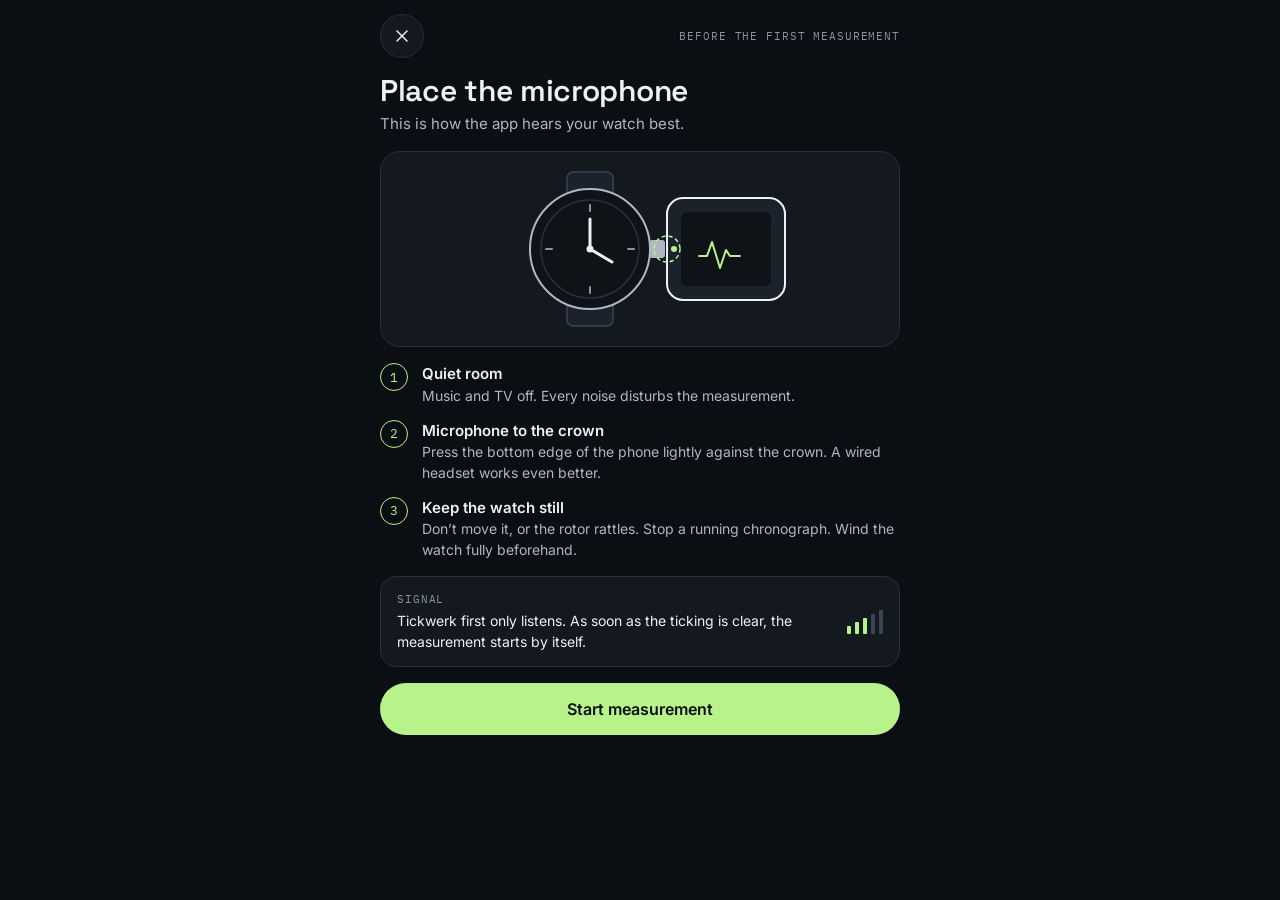
==== commit f9e057c7: "Add files via upload" ====
--- a/index.html
+++ b/index.html
@@ -42,7 +42,7 @@
       <label class="chip"><span class="sr">Messdauer</span>
         <select id="mDur"><option value="20">20 s</option><option value="30">30 s</option><option value="60">60 s</option></select>
       </label>
-      <button type="button" class="chip chip-btn" id="mLagen">Lagen-Test<span class="pro-tag">Pro</span></button>
+      <button type="button" class="chip chip-btn" id="mTools" aria-haspopup="dialog">Werkzeuge</button>
     </div>
 
     <div class="readout" id="mCountBox">
@@ -60,6 +60,11 @@
       <div class="scale-labels"><span>−20</span><span>−10</span><span>0</span><span>+10</span><span>+20</span></div>
     </div>
     <p class="verdict-line" id="mVerdict" hidden><span class="dot"></span><span id="mVerdictText"></span></p>
+    <div class="notice gr-notice" id="mGr" hidden>
+      <p id="mGrText"></p>
+      <button type="button" class="btn-link" id="mGrX">Nicht für den Test</button>
+      <button type="button" class="btn-ghost small" id="mGrOpen" hidden>Zum Gangreserve-Test</button>
+    </div>
     <p class="status center-status" id="status" data-kind="">«Messen» tippen und die Unterkante des Handys an die Krone halten.</p>
     <div class="actions center" id="mSearch" hidden><button type="button" class="btn-ghost small" id="mForce">Jetzt messen</button></div>
     <div class="notice" id="mQuartz" hidden>
@@ -90,7 +95,7 @@
 
     <div class="card tape-card">
       <div class="row-between">
-        <span class="eyebrow">Papierstreifen · Tick und Tack<button type="button" class="info" data-info="tape" aria-label="Erklärung: Papierstreifen"></button></span>
+        <span class="eyebrow">Papierstreifen<button type="button" class="info" data-info="tape" aria-label="Erklärung: Papierstreifen"></button></span>
         <span class="signal" id="mSignal" data-level="0">
           <svg viewBox="0 0 16 14" aria-hidden="true"><rect x="0" y="9" width="3" height="5" rx="1"/><rect x="4.3" y="6" width="3" height="8" rx="1"/><rect x="8.6" y="3" width="3" height="11" rx="1"/><rect x="12.9" y="0" width="3" height="14" rx="1"/></svg>
           <span id="mSignalText">kein Signal</span><button type="button" class="info" data-info="signal" aria-label="Erklärung: Signal"></button>
@@ -106,7 +111,8 @@
     </details>
 
     <button type="button" class="btn-primary btn-big" id="mStart"><span class="prog" id="mProg"></span><span class="btn-label" id="mStartLabel">Messen</span></button>
-    <div class="actions center">
+    <div class="actions center" id="mActions">
+      <button type="button" class="btn-ghost small" id="imgBtn" hidden>Als Bild teilen</button>
       <button type="button" class="btn-ghost small" id="shareBtn" hidden>Aufnahme teilen (WAV)<span class="pro-tag">Pro</span></button>
       <button type="button" class="btn-link" id="mGuide">So legst du das Handy an</button>
     </div>
@@ -134,18 +140,29 @@
   <section class="screen" id="scr-watch" aria-label="Uhr mit Verlauf" hidden>
     <div class="bar">
       <button type="button" class="back" data-back><svg viewBox="0 0 24 24" aria-hidden="true"><path d="M15 6l-6 6 6 6"/></svg><span>Meine Uhren</span></button>
-      <button type="button" class="round" id="dShare" aria-label="Messprotokoll als PDF teilen">
-        <svg viewBox="0 0 24 24" aria-hidden="true"><path d="M12 3v12"/><path d="M8 7l4-4 4 4"/><path d="M5 13v6a2 2 0 0 0 2 2h10a2 2 0 0 0 2-2v-6"/></svg>
-      </button>
+      <span class="bar-btns">
+        <button type="button" class="round" id="dEdit" aria-label="Uhr bearbeiten">
+          <svg viewBox="0 0 24 24" aria-hidden="true"><path d="M4 20h4L19 9l-4-4L4 16z"/><path d="M13.5 6.5l4 4"/></svg>
+        </button>
+        <button type="button" class="round" id="dShare" aria-label="Messprotokoll als PDF teilen">
+          <svg viewBox="0 0 24 24" aria-hidden="true"><path d="M12 3v12"/><path d="M8 7l4-4 4 4"/><path d="M5 13v6a2 2 0 0 0 2 2h10a2 2 0 0 0 2-2v-6"/></svg>
+        </button>
+      </span>
     </div>
     <div class="title-block">
       <h1 class="h1-sm" id="dName"></h1>
       <span class="mono-sub" id="dCal"></span>
       <button type="button" class="btn-link left" id="dDetective" hidden>Werk bestimmen mit dem Werk-Detektiv</button>
     </div>
+    <div class="due" id="dDue" hidden></div>
+    <div class="actions grow">
+      <button type="button" class="btn-primary" id="dMeasure">Jetzt messen</button>
+      <button type="button" class="btn-ghost" id="dLagen">Lagen-Test<span class="pro-tag">Pro</span></button>
+    </div>
+    <span class="pdfbar" id="dShareBar" hidden></span>
     <div class="tiles3">
-      <div class="tile"><span class="eyebrow">Schlagzahl<button type="button" class="info" data-info="bph" aria-label="Erklärung: Schlagzahl"></button></span><span class="tile-v" id="dBph">–</span></div>
-      <div class="tile"><span class="eyebrow">Hebewinkel<button type="button" class="info" data-info="lift" aria-label="Erklärung: Hebewinkel"></button></span><span class="tile-v" id="dLift">–</span></div>
+      <div class="tile"><span class="eyebrow">Schlagzahl</span><span class="tile-v" id="dBph">–</span><button type="button" class="info" data-info="bph" aria-label="Erklärung: Schlagzahl"></button></div>
+      <div class="tile"><span class="eyebrow">Hebewinkel</span><span class="tile-v" id="dLift">–</span><button type="button" class="info" data-info="lift" aria-label="Erklärung: Hebewinkel"></button></div>
       <div class="tile"><span class="eyebrow">Messungen</span><span class="tile-v" id="dCount">0</span></div>
     </div>
     <div class="card">
@@ -154,45 +171,71 @@
       <div class="bar-labels" id="dBarLabels" aria-hidden="true"></div>
     </div>
     <div class="insight" id="dInsight" hidden></div>
-    <div class="card dtime" id="dTimeCard">
-      <div class="row-between"><span class="card-title">Gang im Alltag<button type="button" class="info" data-info="daily" aria-label="Erklärung: Gang im Alltag"></button></span><span class="mono-sub" id="dtSub"></span></div>
-      <div class="big-row dt-rate" id="dtRateRow" hidden><span class="big big-md" id="dtRate">–</span><span class="big-unit">s/Tag</span></div>
-      <span class="sigma" id="dtSigma"></span>
-      <p class="hint" id="dtText"></p>
-      <ul class="rows lrows" id="dtRows"></ul>
-      <div class="actions">
-        <button type="button" class="btn-ghost small" id="dtNow">Mit der Atomzeit vergleichen</button>
-        <button type="button" class="btn-link" id="dtReset" hidden>Neue Reihe beginnen</button>
-      </div>
-    </div>
-    <div class="card dlagen" id="dLagenCard" hidden>
-      <div class="row-between"><span class="card-title">Letzter Lagen-Test</span><span class="mono-sub" id="dlDate"></span></div>
-      <dl class="metrics">
-        <div class="metric"><dt>Mittel</dt><dd id="dlMean">–</dd><small>s/Tag</small></div>
-        <div class="metric"><dt>Lagendifferenz<button type="button" class="info" data-info="spread" aria-label="Erklärung: Lagendifferenz"></button></dt><dd id="dlSpread">–</dd><small>s/Tag</small></div>
-        <div class="metric"><dt>Abfallfehler<button type="button" class="info" data-info="be" aria-label="Erklärung: Abfallfehler"></button></dt><dd id="dlBe">–</dd><small>ms, Mittel</small></div>
-        <div class="metric"><dt>Amplitude<button type="button" class="info" data-info="amp" aria-label="Erklärung: Amplitude"></button></dt><dd id="dlAmp">–</dd><small>waagrecht / senkrecht</small></div>
-      </dl>
-      <ul class="rows lrows" id="dlRows"></ul>
-      <p class="hint" id="dlNote" hidden></p>
-      <div class="actions">
-        <button type="button" class="btn-ghost small" id="dlPdf">Protokoll dieses Tests (PDF)</button>
-        <button type="button" class="btn-ghost small" id="dlOpen" hidden>Fortsetzen</button>
-      </div>
-      <span class="pdfbar" id="dlPdfBar" hidden></span>
-    </div>
-    <div class="section">
-      <span class="eyebrow">Letzte Messungen</span>
-      <ul class="rows" id="dList"></ul>
-      <p class="hint" id="dMore" hidden></p>
-    </div>
-    <span class="pdfbar" id="dPdfBar" hidden></span>
-    <div class="actions">
-      <button type="button" class="btn-ghost small" id="dPdf">Messprotokoll (PDF)<span class="pro-tag">Pro</span></button>
-      <button type="button" class="btn-ghost small" id="dMeasure">Jetzt messen</button>
-      <button type="button" class="btn-ghost small" id="dEdit">Bearbeiten</button>
-    </div>
-    <button type="button" class="btn-primary btn-big" id="dLagen">Lagen-Test starten</button>
+    <details class="card fold dtime" id="dTimeCard" data-fold="dt">
+      <summary><span class="fold-t"><span class="card-title">Gang im Alltag</span></span><span class="fold-r"><span class="mono-sub" id="dtSub"></span><svg class="chev" viewBox="0 0 24 24" aria-hidden="true"><path d="M6 9l6 6 6-6"/></svg></span></summary>
+      <div class="fold-body">
+        <div class="big-row dt-rate" id="dtRateRow" hidden><span class="big big-md" id="dtRate">–</span><span class="big-unit">s/Tag</span></div>
+        <span class="sigma" id="dtSigma"></span>
+        <p class="hint" id="dtText"></p>
+        <ul class="rows lrows" id="dtRows"></ul>
+        <div class="actions">
+          <button type="button" class="btn-ghost small" id="dtNow">Mit der Atomzeit vergleichen</button>
+          <button type="button" class="btn-link" id="dtReset" hidden>Neue Reihe beginnen</button>
+          <button type="button" class="info" data-info="daily" aria-label="Erklärung: Gang im Alltag"></button>
+        </div>
+        <div class="remind" id="dtRemind" hidden>
+          <span class="remind-t" id="dtDue"></span>
+          <div class="actions"><a class="btn-ghost small btn-a" id="dtCal" href="#" target="_blank" rel="noopener noreferrer">Google Kalender</a><button type="button" class="btn-ghost small" id="dtIcs">Kalenderdatei (.ics)</button></div>
+        </div>
+      </div>
+    </details>
+    <details class="card fold dgr" id="dGrCard" data-fold="gr">
+      <summary><span class="fold-t"><span class="card-title">Gangreserve-Test<span class="pro-tag">Pro</span></span></span><span class="fold-r"><span class="mono-sub" id="grSub"></span><svg class="chev" viewBox="0 0 24 24" aria-hidden="true"><path d="M6 9l6 6 6-6"/></svg></span></summary>
+      <div class="fold-body">
+        <p class="hint" id="grText"></p>
+        <ul class="rows lrows" id="grRows" hidden></ul>
+        <p class="verdict-line left" id="grVerdict" data-kind="" hidden><span class="dot"></span><span id="grVerdictText"></span></p>
+        <div class="actions">
+          <button type="button" class="btn-ghost small" id="grGo">Voll aufgezogen: jetzt messen</button>
+          <button type="button" class="btn-link" id="grStop" hidden>Uhr ist stehen geblieben</button>
+          <button type="button" class="btn-link" id="grReset" hidden>Neuen Test beginnen</button>
+          <button type="button" class="info" data-info="gr" aria-label="Erklärung: Gangreserve-Test"></button>
+        </div>
+        <div class="remind" id="grRemind" hidden>
+          <span class="remind-t" id="grDue"></span>
+          <div class="actions"><a class="btn-ghost small btn-a" id="grCal" href="#" target="_blank" rel="noopener noreferrer">Google Kalender</a><button type="button" class="btn-ghost small" id="grIcs">Kalenderdatei (.ics)</button></div>
+        </div>
+      </div>
+    </details>
+    <details class="card fold dlagen" id="dLagenCard" data-fold="lg" hidden>
+      <summary><span class="fold-t"><span class="card-title">Letzter Lagen-Test</span></span><span class="fold-r"><span class="mono-sub" id="dlSub"></span><svg class="chev" viewBox="0 0 24 24" aria-hidden="true"><path d="M6 9l6 6 6-6"/></svg></span></summary>
+      <div class="fold-body">
+        <span class="mono-sub" id="dlDate"></span>
+        <dl class="metrics">
+          <div class="metric"><dt>Mittel</dt><dd id="dlMean">–</dd><small>s/Tag</small></div>
+          <div class="metric"><dt>Lagendifferenz<button type="button" class="info" data-info="spread" aria-label="Erklärung: Lagendifferenz"></button></dt><dd id="dlSpread">–</dd><small>s/Tag</small></div>
+          <div class="metric"><dt>Abfallfehler<button type="button" class="info" data-info="be" aria-label="Erklärung: Abfallfehler"></button></dt><dd id="dlBe">–</dd><small>ms, Mittel</small></div>
+          <div class="metric"><dt>Amplitude<button type="button" class="info" data-info="amp" aria-label="Erklärung: Amplitude"></button></dt><dd id="dlAmp">–</dd><small>waagrecht / senkrecht</small></div>
+        </dl>
+        <ul class="rows lrows" id="dlRows"></ul>
+        <p class="hint" id="dlNote" hidden></p>
+        <div class="actions">
+          <button type="button" class="btn-ghost small" id="dlPdf">Protokoll dieses Tests (PDF)</button>
+          <button type="button" class="btn-ghost small" id="dlImg">Als Bild teilen</button>
+          <button type="button" class="btn-ghost small" id="dlOpen" hidden>Fortsetzen</button>
+        </div>
+        <span class="pdfbar" id="dlPdfBar" hidden></span>
+      </div>
+    </details>
+    <details class="card fold" id="dListCard" data-fold="ms">
+      <summary><span class="fold-t"><span class="card-title">Letzte Messungen</span></span><span class="fold-r"><span class="mono-sub" id="dListSub"></span><svg class="chev" viewBox="0 0 24 24" aria-hidden="true"><path d="M6 9l6 6 6-6"/></svg></span></summary>
+      <div class="fold-body">
+        <ul class="rows" id="dList"></ul>
+        <p class="hint" id="dMore" hidden></p>
+        <div class="actions"><button type="button" class="btn-ghost small" id="dPdf">Messprotokoll (PDF)<span class="pro-tag">Pro</span></button></div>
+        <span class="pdfbar" id="dPdfBar" hidden></span>
+      </div>
+    </details>
   </section>
 
   <!-- ======================= UHR HINZUFÜGEN / BEARBEITEN ======================= -->
@@ -273,6 +316,7 @@
       <canvas class="plot" id="lagenChart" height="190" aria-label="Gang je Lage"></canvas>
       <p class="verdict" id="lgVerdict"></p>
       <button type="button" class="btn-primary" id="lgPdf">Protokoll dieses Tests (PDF)</button>
+      <button type="button" class="btn-ghost" id="lgImg">Als Bild teilen</button>
       <span class="pdfbar" id="lgPdfBar" hidden></span>
     </div>
     <div class="tiles2" id="lTiles"></div>
@@ -321,6 +365,53 @@
     <div class="actions center" id="pSearch" hidden><button type="button" class="btn-ghost small" id="pForce">Jetzt messen</button></div>
     <button type="button" class="btn-primary btn-big" id="pStart"><span class="prog" id="pProg"></span><span class="btn-label" id="pStartLabel">Messen</span></button>
     <button type="button" class="btn-ghost btn-big" id="pAlt" hidden>Zur Auswahl</button>
+  </section>
+
+  <!-- ======================= REGULIEREN ======================= -->
+  <section class="screen" id="scr-reg" aria-label="Regulieren" hidden>
+    <div class="bar">
+      <button type="button" class="back" data-back><svg viewBox="0 0 24 24" aria-hidden="true"><path d="M15 6l-6 6 6 6"/></svg><span>Zurück</span></button>
+    </div>
+    <div class="title-block">
+      <h1>Regulieren</h1>
+      <span class="mono-sub" id="rWatch"></span>
+      <p class="lead">Der Gang laufend, alle zwei Sekunden neu: So siehst du sofort, was eine Verstellung am Werk bewirkt. Gespeichert wird nichts.</p>
+    </div>
+    <div class="card reg-live">
+      <div class="row-between">
+        <span class="eyebrow" id="rState">Bereit</span>
+        <span class="signal" id="rSignal" data-level="0">
+          <svg viewBox="0 0 16 14" aria-hidden="true"><rect x="0" y="9" width="3" height="5" rx="1"/><rect x="4.3" y="6" width="3" height="8" rx="1"/><rect x="8.6" y="3" width="3" height="11" rx="1"/><rect x="12.9" y="0" width="3" height="14" rx="1"/></svg>
+          <span id="rSignalText">kein Signal</span><button type="button" class="info" data-info="signal" aria-label="Erklärung: Signal"></button>
+        </span>
+      </div>
+      <div class="big-row reg-rate"><span class="big big-md" id="rRate">–</span><span class="big-unit">s/Tag</span></div>
+      <span class="sigma center" id="rSub"></span>
+      <div class="scale" aria-hidden="true">
+        <div class="scale-track">
+          <div class="scale-band"></div>
+          <div class="scale-ticks"></div>
+          <div class="scale-marker" id="rMarker" hidden><span></span></div>
+        </div>
+        <div class="scale-labels"><span>−20</span><span>−10</span><span>0</span><span>+10</span><span>+20</span></div>
+      </div>
+      <dl class="metrics">
+        <div class="metric"><dt>Abfallfehler<button type="button" class="info" data-info="be" aria-label="Erklärung: Abfallfehler"></button></dt><dd id="rBe">–</dd><small id="rBeNote">ms</small></div>
+        <div class="metric"><dt>Amplitude<button type="button" class="info" data-info="amp" aria-label="Erklärung: Amplitude"></button></dt><dd id="rAmp">–</dd><small id="rAmpNote"></small></div>
+      </dl>
+    </div>
+    <div class="card tape-card">
+      <span class="eyebrow">Verlauf · Gang in s/Tag</span>
+      <canvas class="plot" id="rTrend" height="128" aria-label="Verlauf des Gangs"></canvas>
+    </div>
+    <div class="card tape-card">
+      <span class="eyebrow">Papierstreifen · Tick und Tack<button type="button" class="info" data-info="tape" aria-label="Erklärung: Papierstreifen"></button></span>
+      <canvas class="plot" id="rTape" height="84" aria-label="Papierstreifen"></canvas>
+      <div class="level" aria-hidden="true"><div class="level-fill" id="rLevel"></div></div>
+    </div>
+    <p class="status" id="rStatus" data-kind=""></p>
+    <button type="button" class="btn-primary btn-big" id="rStart"><span class="prog" id="rProg"></span><span class="btn-label" id="rStartLabel">Starten</span></button>
+    <p class="hint">Nach einer Verstellung kurz warten: Ändert sich der Gang, merkt Tickwerk das und mittelt neu. Selbst am Werk arbeiten nur, wenn du die Uhr sicher öffnen kannst. Sonst ist das eine Arbeit für den Uhrmacher.</p>
   </section>
 
   <!-- ======================= WERK-DETEKTIV ======================= -->
@@ -452,11 +543,20 @@
     <div class="title-block"><h1>Mehr</h1><span class="mono-sub" id="moreVersion"></span></div>
     <ul class="menu">
       <li><button type="button" data-go="pro"><span class="menu-t">Tickwerk Pro</span><span class="menu-s" id="moreProState"></span></button></li>
-      <li><button type="button" data-go="guide"><span class="menu-t">Mikrofon anlegen</span><span class="menu-s">So misst du richtig</span></button></li>
-      <li><button type="button" data-go="history"><span class="menu-t">Alle Messungen</span><span class="menu-s" id="moreHistory"></span></button></li>
-      <li><button type="button" data-go="settings"><span class="menu-t">Einstellungen</span><span class="menu-s">Handy-Uhr, Quarzuhr, Datei auswerten, Daten sichern</span></button></li>
-      <li><a href="datenschutz.html"><span class="menu-t">Datenschutz</span><span class="menu-s">Was mit deinen Daten passiert</span></a></li>
     </ul>
+    <div class="section gap">
+      <span class="eyebrow">Werkzeuge</span>
+      <ul class="menu" id="moreTools"></ul>
+    </div>
+    <div class="section gap">
+      <span class="eyebrow">App</span>
+      <ul class="menu">
+        <li><button type="button" data-go="guide"><span class="menu-t">Mikrofon anlegen</span><span class="menu-s">So misst du richtig</span></button></li>
+        <li><button type="button" data-go="history"><span class="menu-t">Alle Messungen</span><span class="menu-s" id="moreHistory"></span></button></li>
+        <li><button type="button" data-go="settings"><span class="menu-t">Einstellungen</span><span class="menu-s">Sprache, Mikrofon, Datei auswerten, Daten sichern</span></button></li>
+        <li><a href="datenschutz.html"><span class="menu-t">Datenschutz</span><span class="menu-s">Was mit deinen Daten passiert</span></a></li>
+      </ul>
+    </div>
     <div class="actions">
       <button type="button" class="btn-ghost small" id="installBtn" hidden>App installieren</button>
       <button type="button" class="btn-ghost small" id="updateBtn" hidden>Neue Version: neu laden</button>
@@ -474,6 +574,9 @@
       <li>Lagen-Test: bis zu sechs Lagen wie beim Uhrmacher</li>
       <li>Messprotokoll als PDF zum Drucken und Teilen</li>
       <li>Ganzer Verlauf und beliebig viele Uhren</li>
+      <li>Regulier-Modus: der Gang laufend, während du am Werk einstellst</li>
+      <li>Gangreserve-Test: voll aufgezogen und nach 24 Stunden</li>
+      <li>Mikrofon wählen, zum Beispiel ein angestecktes</li>
       <li>Aufnahmen als WAV teilen</li>
     </ul>
     <p class="hint" id="proFree"></p>
@@ -512,31 +615,27 @@
           <option value="auto">Automatisch (Sprache des Handys)</option>
           <option value="de">Deutsch</option>
           <option value="en">English</option>
+          <option value="fr">Français</option>
+          <option value="it">Italiano</option>
         </select>
       </div>
     </div>
     <div class="card">
       <label class="switch"><input type="checkbox" id="autoStart"><span>Messung automatisch starten</span></label>
-      <p class="hint">Tickwerk hört nach «Messen» zuerst nur zu. Sobald das Ticken ein paar Sekunden lang klar ist, beginnt die Messung von selbst. So kannst du das Handy in Ruhe an die richtige Stelle halten.</p>
+      <p class="hint">Tickwerk hört nach «Messen» zuerst nur zu und beginnt von selbst, sobald das Ticken klar ist.</p>
+    </div>
+    <div class="card">
+      <div class="field">
+        <label for="micSel">Mikrofon<span class="pro-tag">Pro</span></label>
+        <select id="micSel"><option value="">Standard (vom Handy gewählt)</option></select>
+      </div>
+      <div class="actions"><button type="button" class="btn-ghost small" id="micScan">Mikrofone suchen</button></div>
+      <p class="hint" id="micOut">Für ein angestecktes Mikrofon, zum Beispiel über USB-C. Ohne Wahl nimmt Tickwerk das Standard-Mikrofon des Handys.</p>
     </div>
     <div class="card">
       <span class="card-title">Handy-Uhr eichen</span>
-      <p class="hint">Die Uhr im Handy geht selbst nicht ganz genau. Eine Quarzuhr mit tickendem Sekundenzeiger zeigt, wie viel: die Unterkante des Handys 2½ Minuten lang an die Quarzuhr halten, in einem ruhigen Raum.</p>
-      <div class="field">
-        <label for="quartzRate">Gang der Quarzuhr</label>
-        <div class="inline"><input type="number" id="quartzRate" value="0" step="0.01" min="-10" max="10" inputmode="decimal"><span class="unit">s/Tag</span></div>
-        <p class="hint">Unbekannt: 0 lassen, dann ist die Eichung auf etwa ±0,5 s/Tag genau. Genauer: die Quarzuhr heute mit time.is vergleichen und nach 1 bis 2 Wochen nochmals. Die Abweichung geteilt durch die Tage hier eintragen (geht sie vor: plus).</p>
-      </div>
-      <div class="actions">
-        <button type="button" class="btn-ghost small" id="quartzRec">Quarzuhr messen (2½ Minuten)</button>
-        <label class="btn-ghost small file-btn">Aufnahme wählen<input type="file" id="quartzFile" accept="audio/*,.wav"></label>
-      </div>
-      <p class="hint" id="quartzOut"></p>
-      <div class="field">
-        <label for="ppm">Korrektur Handy-Uhr</label>
-        <div class="inline"><input type="number" id="ppm" value="0" step="0.1" inputmode="decimal"><span class="unit">ppm</span></div>
-        <p class="hint">Wird mit der Quarzuhr bestimmt; 1 ppm sind 0,086 s/Tag. Von Hand nur ändern, wenn du den Wert kennst.</p>
-      </div>
+      <p class="hint" id="setCal"></p>
+      <div class="actions"><button type="button" class="btn-ghost small" data-go="eichen">Eichung öffnen</button></div>
     </div>
     <div class="card">
       <div class="field">
@@ -556,6 +655,57 @@
       <button type="button" class="btn-ghost small danger" id="wipeBtn">Alle Daten löschen</button>
     </div>
   </section>
+
+  <!-- ======================= HANDY-UHR EICHEN ======================= -->
+  <section class="screen" id="scr-eichen" aria-label="Handy-Uhr eichen" hidden>
+    <div class="bar"><button type="button" class="back" data-back><svg viewBox="0 0 24 24" aria-hidden="true"><path d="M15 6l-6 6 6 6"/></svg><span>Zurück</span></button></div>
+    <div class="title-block">
+      <h1>Handy-Uhr eichen</h1>
+      <p class="lead">Die Uhr im Handy gibt bei jeder Messung den Takt an, und sie geht selbst nicht ganz genau. Eine Quarzuhr zeigt, um wie viel. Danach korrigiert Tickwerk jede Messung.</p>
+    </div>
+    <div class="card cal-card">
+      <div class="row-between"><span class="eyebrow">Eichung</span><span class="mono-sub" id="calMic"></span></div>
+      <div class="big-row"><span class="big big-md" id="calVal">–</span><span class="big-unit">ppm</span></div>
+      <p class="hint" id="calSub"></p>
+      <p class="hint" id="calAge" data-kind="warn" hidden>Die Eichung ist über sechs Monate alt. Die Uhr im Handy verändert sich mit der Zeit ein wenig: am besten neu eichen.</p>
+    </div>
+    <ol class="steps">
+      <li><span class="num">1</span><div><span class="step-t">Quarzuhr bereitlegen</span><span class="step-s">Eine Quarzuhr, deren Sekundenzeiger jede Sekunde einen Schritt macht, zum Beispiel eine Swatch. Der Raum soll ruhig sein.</span></div></li>
+      <li><span class="num">2</span><div><span class="step-t">Handy anlegen</span><span class="step-s">Die Unterkante des Handys an die Quarzuhr halten, wie bei einer Messung.</span></div></li>
+      <li><span class="num">3</span><div><span class="step-t">2½ Minuten messen</span><span class="step-s">«Quarzuhr messen» tippen und das Handy ruhig halten. Nicht reden, bis die Zeit um ist.</span></div></li>
+    </ol>
+    <button type="button" class="btn-primary btn-big" id="quartzRec"><span class="prog" id="quartzProg"></span><span class="btn-label" id="quartzLabel">Quarzuhr messen (2½ Minuten)</span></button>
+    <p class="status" id="quartzOut" data-kind=""></p>
+    <div class="actions center"><label class="btn-link file-btn">Stattdessen eine Aufnahme wählen<input type="file" id="quartzFile" accept="audio/*,.wav"></label></div>
+    <details class="card details" id="calMore">
+      <summary>Noch genauer eichen</summary>
+      <div class="field">
+        <label for="quartzRate">Gang der Quarzuhr</label>
+        <div class="inline"><input type="number" id="quartzRate" value="0" step="0.01" min="-10" max="10" inputmode="decimal"><span class="unit">s/Tag</span></div>
+        <p class="hint">Unbekannt: 0 lassen, dann ist die Eichung auf etwa ±0,5 s/Tag genau. Genauer: die Quarzuhr heute mit time.is vergleichen und nach 1 bis 2 Wochen nochmals. Die Abweichung geteilt durch die Tage hier eintragen (geht sie vor: plus).</p>
+      </div>
+    </details>
+    <details class="card details" id="calHand">
+      <summary>Korrektur von Hand eintragen</summary>
+      <div class="field">
+        <label for="ppm">Korrektur Handy-Uhr</label>
+        <div class="inline"><input type="number" id="ppm" value="0" step="0.1" inputmode="decimal"><span class="unit">ppm</span></div>
+        <p class="hint" id="ppmFor">Gilt für das Standard-Mikrofon.</p>
+        <p class="hint">Wird mit der Quarzuhr bestimmt; 1 ppm sind 0,086 s/Tag. Von Hand nur ändern, wenn du den Wert kennst.</p>
+      </div>
+    </details>
+  </section>
+
+  <!-- ======================= Werkzeuge ======================= -->
+  <div class="sheet" id="toolSheet" hidden>
+    <div class="sheet-panel" role="dialog" aria-modal="true" aria-labelledby="tsTitle">
+      <div class="row-between">
+        <h2 id="tsTitle">Werkzeuge</h2>
+        <button type="button" class="round" id="tsClose" aria-label="Schliessen"><svg viewBox="0 0 24 24" aria-hidden="true"><path d="M6 6l12 12"/><path d="M18 6L6 18"/></svg></button>
+      </div>
+      <ul class="menu" id="tsList"></ul>
+    </div>
+  </div>
 
   <!-- ======================= Auswahl der Uhr ======================= -->
   <div class="sheet" id="watchSheet" hidden>
@@ -614,6 +764,8 @@
 <script src="kaliber.js"></script>
 <script src="logo.js"></script>
 <script src="en.js"></script>
+<script src="fr.js"></script>
+<script src="it.js"></script>
 <script src="report.js"></script>
 <script src="app.js"></script>
 </body>
--- a/app.css
+++ b/app.css
@@ -1,4 +1,4 @@
-/* Tickwerk – Web-App 0.4. Dunkel wie das Display einer Zeitwaage, Akzent wie Leuchtmasse. */
+/* Tickwerk – Web-App 0.6. Dunkel wie das Display einer Zeitwaage, Akzent wie Leuchtmasse. */
 @font-face { font-family: 'Inter'; font-weight: 400; font-display: swap; src: url(fonts/inter-latin-400-normal.woff2) format('woff2'); }
 @font-face { font-family: 'Inter'; font-weight: 500; font-display: swap; src: url(fonts/inter-latin-500-normal.woff2) format('woff2'); }
 @font-face { font-family: 'Inter'; font-weight: 600; font-display: swap; src: url(fonts/inter-latin-600-normal.woff2) format('woff2'); }
@@ -129,7 +129,8 @@
 .mval.locked { color: var(--dim); }
 .tape-card { padding: 12px 14px; gap: 8px; }
 .signal { display: flex; align-items: center; gap: 6px; font-size: 12px; color: var(--muted); }
-.signal svg { width: 16px; height: 14px; fill: var(--line2); stroke: none; }
+.signal > svg { width: 16px; height: 14px; fill: var(--line2); stroke: none; flex-shrink: 0; }
+.signal { white-space: nowrap; }
 .signal[data-level="1"] rect:nth-child(-n+1), .signal[data-level="2"] rect:nth-child(-n+2), .signal[data-level="3"] rect:nth-child(-n+3), .signal[data-level="4"] rect { fill: var(--lume); }
 .plot { width: 100%; display: block; border-radius: 8px; background: var(--inset); }
 .level { height: 4px; border-radius: 2px; background: var(--inset); overflow: hidden; }
@@ -256,7 +257,7 @@
 .ltile .lt-h { font-size: 13px; line-height: 1.3; color: var(--muted); }
 .ltile .lt-v { font-family: var(--display); font-size: 18px; font-weight: 600; line-height: 1.25; font-variant-numeric: tabular-nums; }
 .ltile .lt-v small { font: 400 11px var(--mono); color: var(--faint); }
-.ltile .lt-s { font: 400 11.5px var(--mono); color: var(--faint); white-space: nowrap; overflow: hidden; text-overflow: ellipsis; }
+.ltile .lt-s { font: 400 11.5px var(--mono); line-height: 1.35; color: var(--faint); display: -webkit-box; -webkit-line-clamp: 2; -webkit-box-orient: vertical; overflow: hidden; }
 .ltile .lt-check { position: absolute; top: 8px; right: 8px; width: 16px; height: 16px; color: var(--lume); stroke-width: 2.4; }
 .ltile.done .lt-txt { padding-right: 14px; }
 .ltile.next { background: var(--lume-tint); border-color: var(--lume); }
@@ -283,6 +284,8 @@
 .lp-guide-txt { display: flex; flex-direction: column; align-items: center; gap: 4px; }
 .lp-live { gap: 10px; }
 .lp-rate { justify-content: center; }
+.reg-live { gap: 10px; }
+.reg-rate { justify-content: center; }
 .dlagen { gap: 12px; }
 .rows.lrows li { min-height: 42px; }
 /* Werk: Suchfeld mit Vorschlägen */
@@ -444,3 +447,72 @@
 .xrows li { min-height: 58px; }
 .xrows .r-l { font-weight: 500; }
 .xrows .r-r .btn-ghost { font-family: var(--body); }
+
+/* Gangreserve-Test und Erinnerungen */
+.remind { display: flex; flex-direction: column; gap: 8px; padding-top: 10px; border-top: 1px solid var(--line-soft); }
+.remind-t { font-family: var(--mono); font-size: 12.5px; color: var(--muted); }
+.remind-t.due { color: var(--lume); }
+.btn-a { display: inline-flex; align-items: center; text-decoration: none; }
+.verdict-line.left { justify-content: flex-start; text-align: left; align-items: flex-start; }
+.verdict-line.left .dot { margin-top: 7px; }
+.gr-notice { border-color: rgba(184, 242, 138, 0.45); background: var(--lume-tint); }
+.wcard-due { display: flex; align-items: center; gap: 6px; font-size: 12.5px; color: var(--lume); }
+.wcard-due::before { content: ""; width: 7px; height: 7px; border-radius: 4px; background: var(--lume); flex-shrink: 0; }
+.card-head { display: flex; flex-direction: column; gap: 2px; }
+
+/* ---------- 0.6.2 ---------- */
+/* Messen: alles Wichtige ohne Scrollen. Während der Aufnahme rückt der Papierstreifen über die Werte,
+   nach der Messung steht «Gespeichert …» unter dem Papierstreifen. */
+main { padding-top: calc(14px + env(safe-area-inset-top)); }
+#scr-measure { gap: 12px; }
+#scr-measure .mrow { min-height: 42px; }
+#scr-measure .scale-track { height: 34px; }
+#scr-measure .center-status, #scr-measure #mVerdict + .center-status { margin-top: -2px; }
+#mDetails, #mStart, #mActions { order: 2; }
+#scr-measure.is-running .mlist, #scr-measure.is-running #mFree { order: 1; }
+#scr-measure.has-result #status { order: 1; }
+.chip select { padding: 0 28px 0 13px; }
+.chip::after { right: 12px; }
+.chip-btn { padding: 0 13px; }
+.btn-primary.small { min-height: 36px; border-radius: 18px; padding: 0 14px; font-size: 13px; }
+
+/* Seite der Uhr: Fälliges oben, Karten zum Aufklappen */
+.bar-btns { display: flex; gap: 8px; flex-shrink: 0; }
+.actions.grow > * { flex: 1 1 auto; }
+.due { display: flex; flex-direction: column; gap: 8px; }
+.due .notice p { font-size: 14px; font-weight: 600; }
+.tile { position: relative; }
+.tile > .info { position: absolute; right: 2px; top: 25px; margin: 0; }
+.fold { padding: 0; gap: 0; }
+.fold > summary { display: flex; align-items: center; justify-content: space-between; gap: 10px; min-height: 50px; padding: 0 12px 0 16px; cursor: pointer; list-style: none; border-radius: 16px; }
+.fold > summary::-webkit-details-marker { display: none; }
+.fold-t { display: flex; align-items: center; min-width: 0; }
+.fold-r { display: flex; align-items: center; gap: 6px; min-width: 0; }
+.fold-r .mono-sub { min-width: 0; overflow: hidden; text-overflow: ellipsis; white-space: nowrap; }
+.chev { width: 18px; height: 18px; color: var(--faint); flex-shrink: 0; transition: transform 0.15s ease; }
+.fold[open] .chev { transform: rotate(180deg); }
+.fold-body { display: flex; flex-direction: column; gap: 10px; padding: 0 16px 14px; min-width: 0; }
+@media (prefers-reduced-motion: reduce) { .chev { transition: none; } }
+
+/* Mehr und Werkzeuge */
+.section.gap { gap: 8px; }
+.menu .pro-tag { vertical-align: 2px; }
+.sheet .menu { background: var(--inset); }
+.menu button[data-due] .menu-s { color: var(--lume); }
+
+/* Handy-Uhr eichen */
+.cal-card { gap: 6px; }
+.sigma.left { text-align: left; }
+.btn-link.file-btn { display: inline-flex; align-items: center; cursor: pointer; }
+.details .field { margin-top: 10px; }
+.fold-body > .actions { align-items: center; }
+.fold-body > .actions > .info { margin: 0 -6px 0 auto; }
+#quartzOut:empty { display: none; }
+
+/* Balken «Gangabweichung»: eigener Rand rechts für «+6» und «−4», damit sie nie auf der Zahl eines Balkens liegen */
+.bars, .bar-labels { padding-right: 22px; }
+
+/* Kacheln mit Wert: Das (i) bleibt neben der Beschriftung, auch wenn diese umbricht (bisher rutschte es allein auf eine neue Zeile) */
+.metric dt { display: flex; align-items: center; }
+/* Zahl über einem Balken: eigener Grund, damit die gestrichelte Linie «+6» nicht durch die Zahl läuft */
+.bar-col b { padding: 0 3px; border-radius: 3px; background: var(--surface); }
